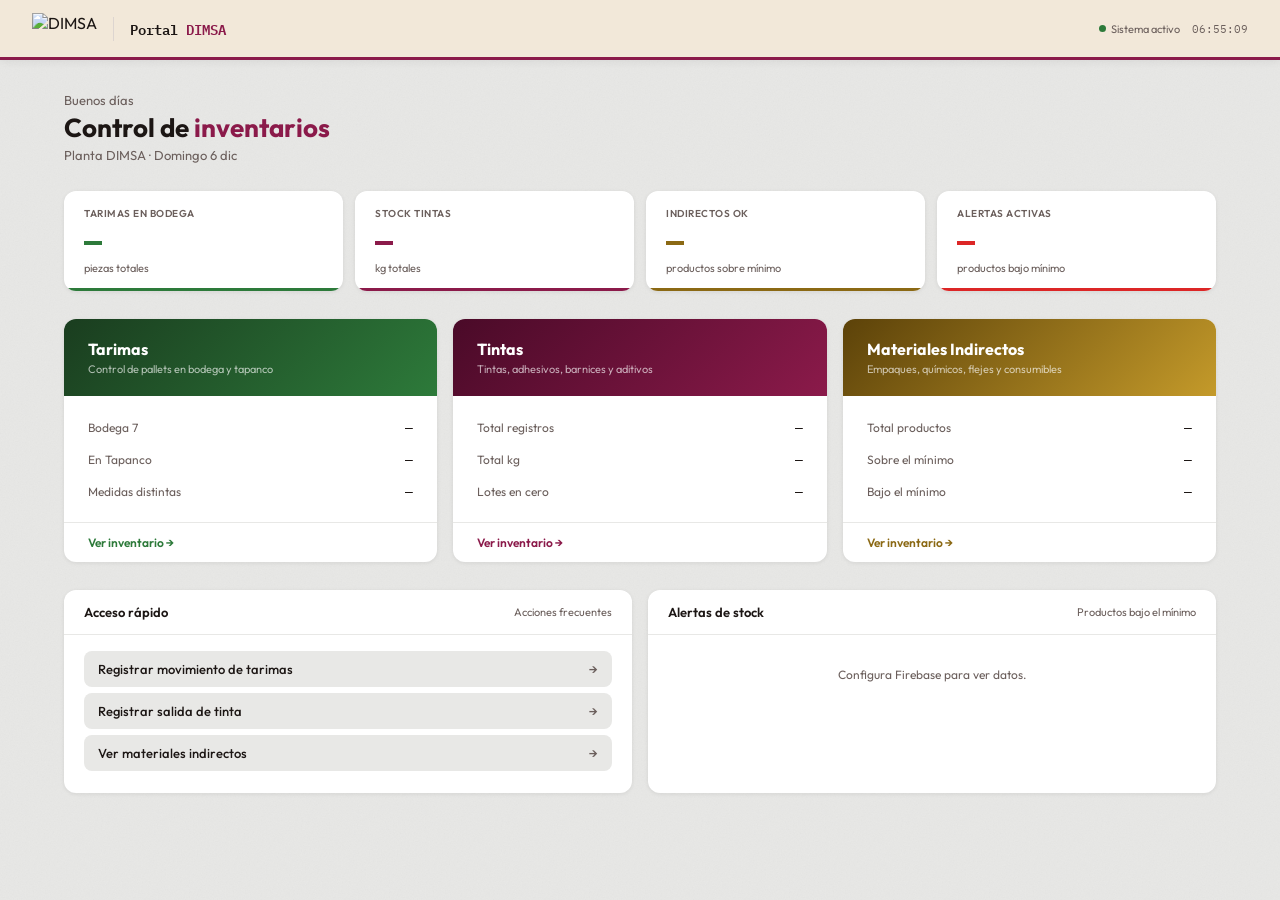
==== index.html @ 6f1719d7 "Add files via upload" ====
<!DOCTYPE html>
<html lang="es">
<head>
<meta charset="UTF-8">
<meta name="viewport" content="width=device-width, initial-scale=1.0, maximum-scale=1.0">
<meta name="theme-color" content="#F2E8D9">
<title>Portal de Inventarios — DIMSA</title>
<link href="https://fonts.googleapis.com/css2?family=Outfit:wght@300;400;500;600;700&family=IBM+Plex+Mono:wght@400;600&display=swap" rel="stylesheet">
<style>
  :root {
    --bg: #E8E8E6;
    --surface: #FFFFFF;
    --header-bg: #F2E8D9;
    --accent: #8B1A4A;
    --accent-hover: #6E1239;
    --accent-light: #FAE8F0;
    --green: #2D7A3A;
    --amber: #92400E;
    --text: #1C1614;
    --muted: #6B5F5C;
    --border: #DDD5D0;
    --radius: 12px;
    --shadow: 0 1px 4px rgba(0,0,0,.08);
    --shadow-md: 0 4px 20px rgba(0,0,0,.12);
  }
  *,*::before,*::after{box-sizing:border-box;margin:0;padding:0}
  body{font-family:'Outfit',sans-serif;background-color:var(--bg);color:var(--text);min-height:100vh}
  body::before{content:'';position:fixed;inset:0;z-index:0;pointer-events:none;
    background-image:url("data:image/svg+xml,%3Csvg xmlns='http://www.w3.org/2000/svg' width='200' height='200'%3E%3Cfilter id='n'%3E%3CfeTurbulence type='fractalNoise' baseFrequency='0.75' numOctaves='4' stitchTiles='stitch'/%3E%3CfeColorMatrix type='saturate' values='0'/%3E%3C/filter%3E%3Crect width='200' height='200' filter='url(%23n)' opacity='0.07'/%3E%3C/svg%3E");
    background-size:200px 200px}

  /* ── TOPBAR ── */
  .topbar{background:var(--header-bg);border-bottom:3px solid var(--accent);padding:0 2rem;height:60px;display:flex;align-items:center;justify-content:space-between;position:sticky;top:0;z-index:40;box-shadow:0 2px 8px rgba(0,0,0,.06)}
  .topbar-left{display:flex;align-items:center;gap:16px}
  .topbar-left img{height:32px;object-fit:contain}
  .topbar-divider{width:1px;height:24px;background:var(--border)}
  .topbar-title{font-size:14px;font-weight:600;color:var(--text);font-family:'IBM Plex Mono',monospace}
  .topbar-title span{color:var(--accent)}
  .topbar-nav{display:flex;align-items:center;gap:4px}
  .topbar-nav a{font-size:12px;font-weight:600;padding:5px 12px;border-radius:6px;text-decoration:none;color:var(--muted);transition:all .15s}
  .topbar-nav a:hover{background:var(--border);color:var(--text)}
  .topbar-nav a.active{background:var(--accent);color:#fff}
  .topbar-right{display:flex;align-items:center;gap:12px}
  .live-badge{display:flex;align-items:center;gap:5px;font-size:11px;color:var(--muted)}
  .live-dot{width:7px;height:7px;border-radius:50%;background:var(--green);animation:pulse 2s infinite}
  .clock-txt{font-family:'IBM Plex Mono',monospace;font-size:11px;color:var(--muted)}
  @keyframes pulse{0%,100%{opacity:1}50%{opacity:.4}}

  /* ── CONTENT ── */
  .content{max-width:1200px;margin:0 auto;padding:2rem 1.5rem;position:relative;z-index:1}

  /* ── HERO ── */
  .hero{margin-bottom:1.75rem}
  .hero-greeting{font-size:13px;color:var(--muted);margin-bottom:4px}
  .hero-title{font-size:26px;font-weight:700;color:var(--text);line-height:1.2;margin-bottom:.25rem}
  .hero-title span{color:var(--accent)}
  .hero-sub{font-size:13px;color:var(--muted)}

  /* ── STATS ROW ── */
  .stats-row{display:grid;grid-template-columns:repeat(4,1fr);gap:12px;margin-bottom:1.75rem}
  .stat-card{background:var(--surface);border-radius:var(--radius);padding:1rem 1.25rem;box-shadow:var(--shadow);position:relative;overflow:hidden}
  .stat-card::after{content:'';position:absolute;bottom:0;left:0;right:0;height:3px}
  .stat-card.tarimas::after{background:#2D7A3A}
  .stat-card.tintas::after{background:var(--accent)}
  .stat-card.indirectos::after{background:#8B6914}
  .stat-card.alerts::after{background:#DC2626}
  .stat-label{font-size:10px;font-weight:600;text-transform:uppercase;letter-spacing:.5px;color:var(--muted);margin-bottom:6px}
  .stat-val{font-size:30px;font-weight:700;font-family:'IBM Plex Mono',monospace;line-height:1}
  .stat-val.green{color:var(--green)}
  .stat-val.accent{color:var(--accent)}
  .stat-val.blue{color:#8B6914}
  .stat-val.red{color:#DC2626}
  .stat-sub{font-size:11px;color:var(--muted);margin-top:5px}

  /* ── INVENTORY CARDS ── */
  .inv-grid{display:grid;grid-template-columns:repeat(3,1fr);gap:16px;margin-bottom:1.75rem}
  .inv-card{background:var(--surface);border-radius:var(--radius);box-shadow:var(--shadow);overflow:hidden;text-decoration:none;color:var(--text);transition:all .2s;display:flex;flex-direction:column}
  .inv-card:hover{transform:translateY(-3px);box-shadow:var(--shadow-md)}
  .inv-card-header{padding:1.25rem 1.5rem;display:flex;align-items:flex-start;justify-content:space-between;gap:12px}
  .inv-card-header.tarimas{background:linear-gradient(135deg,#1A3D1F 0%,#2D7A3A 100%)}
  .inv-card-header.tintas{background:linear-gradient(135deg,#4A0A28 0%,#8B1A4A 100%)}
  .inv-card-header.indirectos{background:linear-gradient(135deg,#5C4209 0%,#C49A2A 100%)}
  .inv-card-icon{font-size:32px}
  .inv-card-title{font-size:16px;font-weight:700;color:#fff;margin-bottom:3px}
  .inv-card-desc{font-size:11px;color:rgba(255,255,255,.65)}
  .inv-card-body{padding:1.25rem 1.5rem;flex:1}
  .inv-stat-row{display:flex;justify-content:space-between;align-items:center;margin-bottom:10px}
  .inv-stat-row:last-child{margin-bottom:0}
  .inv-stat-label{font-size:12px;color:var(--muted)}
  .inv-stat-val{font-size:13px;font-weight:600;font-family:'IBM Plex Mono',monospace}
  .inv-card-footer{padding:.75rem 1.5rem;border-top:1px solid var(--bg);display:flex;align-items:center;justify-content:space-between}
  .inv-card-link{font-size:12px;font-weight:600;display:flex;align-items:center;gap:5px}
  .inv-card-link.tarimas{color:var(--green)}
  .inv-card-link.tintas{color:var(--accent)}
  .inv-card-link.indirectos{color:#8B6914}
  .alert-pill{font-size:10px;font-weight:700;padding:2px 8px;border-radius:10px}
  .alert-pill.red{background:#FEE2E2;color:#991B1B}
  .alert-pill.amber{background:#FEF3C7;color:#92400E}
  .alert-pill.green{background:#DCFCE7;color:#166534}

  /* ── BOTTOM PANELS ── */
  .bottom-grid{display:grid;grid-template-columns:1fr 1fr;gap:16px}
  .panel{background:var(--surface);border-radius:var(--radius);box-shadow:var(--shadow);overflow:hidden}
  .panel-header{padding:.875rem 1.25rem;border-bottom:1px solid var(--bg);display:flex;align-items:center;justify-content:space-between}
  .panel-title{font-size:13px;font-weight:600}
  .panel-sub{font-size:11px;color:var(--muted)}
  .panel-body{padding:1rem 1.25rem}
  .quick-btn{display:flex;align-items:center;gap:10px;padding:10px 14px;border-radius:8px;margin-bottom:6px;text-decoration:none;color:var(--text);font-size:13px;font-weight:500;background:var(--bg);transition:all .15s}
  .quick-btn:hover{background:var(--border)}
  .quick-btn .qb-icon{font-size:18px}
  .quick-btn .qb-arrow{margin-left:auto;color:var(--muted)}
  .alert-item{display:flex;align-items:center;gap:10px;padding:8px 0;border-bottom:1px solid var(--bg);font-size:12px}
  .alert-item:last-child{border-bottom:none}
  .alert-dot{width:8px;height:8px;border-radius:50%;flex-shrink:0}
  .alert-dot.red{background:#DC2626}
  .alert-dot.amber{background:#CA8A04}

  /* ── RESPONSIVE ── */
  @media(max-width:1024px){.stats-row{grid-template-columns:repeat(2,1fr)}.inv-grid{grid-template-columns:1fr 1fr}.bottom-grid{grid-template-columns:1fr}}
  @media(max-width:640px){
    .topbar{padding:0 1rem}
    .topbar-nav{display:none}
    .content{padding:1rem}
    .stats-row{grid-template-columns:1fr 1fr;gap:8px}
    .inv-grid{grid-template-columns:1fr}
    .clock-txt{display:none}
  }
</style>
</head>
<body>

<body>

<!-- TOPBAR -->
<header class="topbar">
  <div class="topbar-left">
    <img src="https://www.dim-sa.com.mx/assets/img/LOGODIMSA.png" alt="DIMSA">
    <div class="topbar-divider"></div>
    <div class="topbar-title">Portal <span>DIMSA</span></div>
  </div>

  <div class="topbar-right">
    <div class="live-badge"><div class="live-dot"></div><span>Sistema activo</span></div>
    <span class="clock-txt" id="sb-clock">--:--</span>
  </div>
</header>

<div class="content">

  <!-- HERO -->
  <div class="hero">
    <div class="hero-greeting" id="greeting">Buenos días</div>
    <div class="hero-title">Control de <span>inventarios</span></div>
    <div class="hero-sub" id="sb-date">Planta DIMSA — visión general del sistema</div>
  </div>

  <!-- STATS -->
  <div class="stats-row">
    <div class="stat-card tarimas">
      <div class="stat-label">Tarimas en bodega</div>
      <div class="stat-val green" id="st-tarimas">—</div>
      <div class="stat-sub">piezas totales</div>
    </div>
    <div class="stat-card tintas">
      <div class="stat-label">Stock tintas</div>
      <div class="stat-val accent" id="st-tintas">—</div>
      <div class="stat-sub">kg totales</div>
    </div>
    <div class="stat-card indirectos">
      <div class="stat-label">Indirectos OK</div>
      <div class="stat-val blue" id="st-indir">—</div>
      <div class="stat-sub">productos sobre mínimo</div>
    </div>
    <div class="stat-card alerts">
      <div class="stat-label">Alertas activas</div>
      <div class="stat-val red" id="st-alerts">—</div>
      <div class="stat-sub">productos bajo mínimo</div>
    </div>
  </div>

  <!-- INVENTORY CARDS -->
  <div class="inv-grid">
    <a class="inv-card" href="tarimas.html">
      <div class="inv-card-header tarimas">
        <div>
          <div class="inv-card-title">Tarimas</div>
          <div class="inv-card-desc">Control de pallets en bodega y tapanco</div>
        </div>
        
      </div>
      <div class="inv-card-body">
        <div class="inv-stat-row"><span class="inv-stat-label">Bodega 7</span><span class="inv-stat-val" id="ic-b7">—</span></div>
        <div class="inv-stat-row"><span class="inv-stat-label">En Tapanco</span><span class="inv-stat-val" id="ic-tp">—</span></div>
        <div class="inv-stat-row"><span class="inv-stat-label">Medidas distintas</span><span class="inv-stat-val" id="ic-tipos">—</span></div>
      </div>
      <div class="inv-card-footer">
        <span class="inv-card-link tarimas">Ver inventario →</span>
        <span class="alert-pill" id="ic-tar-alert"></span>
      </div>
    </a>

    <a class="inv-card" href="tintas.html">
      <div class="inv-card-header tintas">
        <div>
          <div class="inv-card-title">Tintas</div>
          <div class="inv-card-desc">Tintas, adhesivos, barnices y aditivos</div>
        </div>
        
      </div>
      <div class="inv-card-body">
        <div class="inv-stat-row"><span class="inv-stat-label">Total registros</span><span class="inv-stat-val" id="ic-tint-total">—</span></div>
        <div class="inv-stat-row"><span class="inv-stat-label">Total kg</span><span class="inv-stat-val" id="ic-tint-kg">—</span></div>
        <div class="inv-stat-row"><span class="inv-stat-label">Lotes en cero</span><span class="inv-stat-val" id="ic-tint-zero">—</span></div>
      </div>
      <div class="inv-card-footer">
        <span class="inv-card-link tintas">Ver inventario →</span>
        <span class="alert-pill" id="ic-tint-alert"></span>
      </div>
    </a>

    <a class="inv-card" href="indirectos.html">
      <div class="inv-card-header indirectos">
        <div>
          <div class="inv-card-title">Materiales Indirectos</div>
          <div class="inv-card-desc">Empaques, químicos, flejes y consumibles</div>
        </div>
        
      </div>
      <div class="inv-card-body">
        <div class="inv-stat-row"><span class="inv-stat-label">Total productos</span><span class="inv-stat-val" id="ic-ind-total">—</span></div>
        <div class="inv-stat-row"><span class="inv-stat-label">Sobre el mínimo</span><span class="inv-stat-val" id="ic-ind-ok">—</span></div>
        <div class="inv-stat-row"><span class="inv-stat-label">Bajo el mínimo</span><span class="inv-stat-val" id="ic-ind-low">—</span></div>
      </div>
      <div class="inv-card-footer">
        <span class="inv-card-link indirectos">Ver inventario →</span>
        <span class="alert-pill" id="ic-ind-alert"></span>
      </div>
    </a>
  </div>

  <!-- BOTTOM PANELS -->
  <div class="bottom-grid">
    <div class="panel">
      <div class="panel-header">
        <div class="panel-title">Acceso rápido</div>
        <div class="panel-sub">Acciones frecuentes</div>
      </div>
      <div class="panel-body">
        <a class="quick-btn" href="tarimas.html"><span>Registrar movimiento de tarimas</span><span class="qb-arrow">→</span></a>
        <a class="quick-btn" href="tintas.html"><span>Registrar salida de tinta</span><span class="qb-arrow">→</span></a>
        <a class="quick-btn" href="indirectos.html"><span>Ver materiales indirectos</span><span class="qb-arrow">→</span></a>
      </div>
    </div>

    <div class="panel">
      <div class="panel-header">
        <div class="panel-title">Alertas de stock</div>
        <div class="panel-sub">Productos bajo el mínimo</div>
      </div>
      <div class="panel-body" id="alerts-panel">
        <div style="text-align:center;padding:1.5rem;color:var(--muted);font-size:13px">Conectando...</div>
      </div>
    </div>
  </div>

</div>

<script>
const FIREBASE_CONFIG = {
  apiKey:            "AIzaSyDLMBZMpjY4vHIvPPm-sge_NRqAKk_rcTQ",
  authDomain:        "inventario-tarimas---dimsa.firebaseapp.com",
  projectId:         "inventario-tarimas---dimsa",
  storageBucket:     "inventario-tarimas---dimsa.firebasestorage.app",
  messagingSenderId: "585720335508",
  appId:             "1:585720335508:web:4a5818ce201ccf9e263881"
};

function loadScript(src){return new Promise((res,rej)=>{const s=document.createElement('script');s.src=src;s.onload=res;s.onerror=rej;document.head.appendChild(s);})}

function tick(){
  const n=new Date(),p=x=>String(x).padStart(2,'0');
  document.getElementById('sb-clock').textContent=`${p(n.getHours())}:${p(n.getMinutes())}:${p(n.getSeconds())}`;
  const days=['Domingo','Lunes','Martes','Miércoles','Jueves','Viernes','Sábado'];
  const months=['ene','feb','mar','abr','may','jun','jul','ago','sep','oct','nov','dic'];
  document.getElementById('sb-date').textContent=`Planta DIMSA · ${days[n.getDay()]} ${n.getDate()} ${months[n.getMonth()]}`;
  const h=n.getHours();
  document.getElementById('greeting').textContent=h<12?'Buenos días':h<19?'Buenas tardes':'Buenas noches';
}
setInterval(tick,1000);tick();

let allAlerts = [];
function renderAlerts(){
  const panel=document.getElementById('alerts-panel');
  document.getElementById('st-alerts').textContent=allAlerts.length;
  if(!allAlerts.length){panel.innerHTML='<div style="text-align:center;padding:1.5rem;color:var(--muted);font-size:13px">✓ Sin alertas activas</div>';return;}
  panel.innerHTML=allAlerts.slice(0,8).map(a=>`
    <div class="alert-item">
      <div class="alert-dot ${a.level}"></div>
      <div style="flex:1"><div style="font-weight:500">${a.nombre}</div><div style="font-size:10px;color:var(--muted)">${a.detalle}</div></div>
      <a href="${a.link}" style="font-size:11px;color:var(--accent);font-weight:600;text-decoration:none">Ver →</a>
    </div>`).join('');
}

async function loadData(){
  try{
    await loadScript('https://www.gstatic.com/firebasejs/9.23.0/firebase-app-compat.js');
    await loadScript('https://www.gstatic.com/firebasejs/9.23.0/firebase-firestore-compat.js');
    if(!firebase.apps.length)firebase.initializeApp(FIREBASE_CONFIG);
    const db=firebase.firestore();

    db.collection('inventario').onSnapshot(snap=>{
      const inv=snap.docs.map(d=>d.data());
      const total=inv.reduce((s,r)=>s+(r.qty||0),0);
      const b7=inv.filter(r=>r.loc==='BODEGA 7').reduce((s,r)=>s+(r.qty||0),0);
      const tp=inv.filter(r=>r.loc==='EN TAPANCO').reduce((s,r)=>s+(r.qty||0),0);
      const tipos=[...new Set(inv.map(r=>r.medida))].length;
      const zeros=inv.filter(r=>(r.qty||0)===0);
      document.getElementById('st-tarimas').textContent=total;
      document.getElementById('ic-b7').textContent=b7+' pz';
      document.getElementById('ic-tp').textContent=tp+' pz';
      document.getElementById('ic-tipos').textContent=tipos;
      const tarAlerts=zeros.map(r=>({nombre:r.medida,detalle:'Tarima sin stock',level:'red',link:'tarimas.html'}));
      allAlerts=allAlerts.filter(a=>a.link!=='tarimas.html').concat(tarAlerts);
      document.getElementById('ic-tar-alert').textContent=zeros.length?zeros.length+' sin stock':'✓ OK';
      document.getElementById('ic-tar-alert').className='alert-pill '+(zeros.length?'red':'green');
      renderAlerts();
    });

    db.collection('tintas').onSnapshot(snap=>{
      const inv=snap.docs.map(d=>d.data());
      const kg=inv.filter(r=>r.unidad!=='ml').reduce((s,r)=>s+(r.qty||0),0);
      const zeros=inv.filter(r=>(r.qty||0)===0);
      document.getElementById('st-tintas').textContent=kg.toFixed(0);
      document.getElementById('ic-tint-total').textContent=inv.length+' lotes';
      document.getElementById('ic-tint-kg').textContent=kg.toFixed(1)+' kg';
      document.getElementById('ic-tint-zero').textContent=zeros.length;
      document.getElementById('ic-tint-alert').textContent=zeros.length>0?zeros.length+' en cero':'✓ OK';
      document.getElementById('ic-tint-alert').className='alert-pill '+(zeros.length>10?'red':zeros.length>0?'amber':'green');
      renderAlerts();
    });

    db.collection('indirectos').onSnapshot(snap=>{
      const inv=snap.docs.map(d=>d.data());
      const ok=inv.filter(r=>(r.qty||0)>=(r.min||0)).length;
      const low=inv.filter(r=>(r.min||0)>0&&(r.qty||0)<(r.min||0));
      document.getElementById('st-indir').textContent=ok;
      document.getElementById('ic-ind-total').textContent=inv.length+' productos';
      document.getElementById('ic-ind-ok').textContent=ok;
      document.getElementById('ic-ind-low').textContent=low.length;
      const indAlerts=low.map(r=>({nombre:r.nombre,detalle:`${r.qty} ${r.unidad} (mín. ${r.min})`,level:(r.qty||0)===0?'red':'amber',link:'indirectos.html'}));
      allAlerts=allAlerts.filter(a=>a.link!=='indirectos.html').concat(indAlerts);
      document.getElementById('ic-ind-alert').textContent=low.length?low.length+' bajo mínimo':'✓ OK';
      document.getElementById('ic-ind-alert').className='alert-pill '+(low.length?'amber':'green');
      renderAlerts();
    });

  }catch(e){
    console.warn('Firebase no disponible:',e);
    document.getElementById('alerts-panel').innerHTML='<div style="text-align:center;padding:1rem;color:var(--muted);font-size:12px">Configura Firebase para ver datos.</div>';
  }
}
loadData();
</script>
</body>
</html>
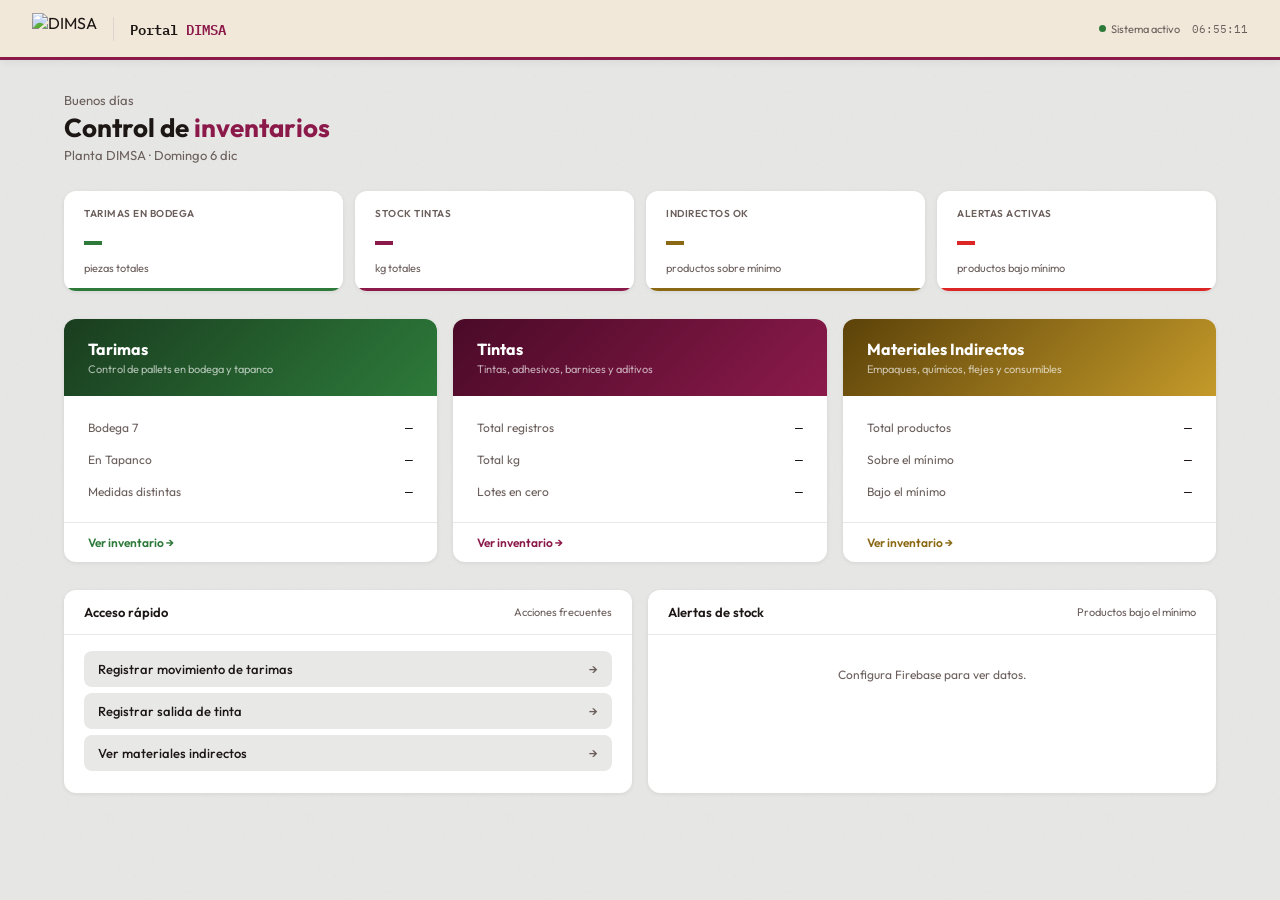
==== commit 683a3dd9: "Add files via upload" ====
--- a/index.html
+++ b/index.html
@@ -292,13 +292,22 @@
 function renderAlerts(){
   const panel=document.getElementById('alerts-panel');
   document.getElementById('st-alerts').textContent=allAlerts.length;
-  if(!allAlerts.length){panel.innerHTML='<div style="text-align:center;padding:1.5rem;color:var(--muted);font-size:13px">✓ Sin alertas activas</div>';return;}
-  panel.innerHTML=allAlerts.slice(0,8).map(a=>`
-    <div class="alert-item">
-      <div class="alert-dot ${a.level}"></div>
-      <div style="flex:1"><div style="font-weight:500">${a.nombre}</div><div style="font-size:10px;color:var(--muted)">${a.detalle}</div></div>
-      <a href="${a.link}" style="font-size:11px;color:var(--accent);font-weight:600;text-decoration:none">Ver →</a>
-    </div>`).join('');
+  if(!allAlerts.length){
+    panel.innerHTML='<div style="text-align:center;padding:1.5rem;color:var(--muted);font-size:13px">✓ Sin alertas activas</div>';
+    return;
+  }
+  panel.innerHTML=`
+    <div style="display:flex;flex-direction:column;gap:6px;max-height:320px;overflow-y:auto">
+      ${allAlerts.map(a=>`
+        <div style="display:flex;align-items:center;gap:10px;padding:8px 10px;border-radius:6px;background:${a.level==='red'?'#FFF5F5':'#FFFBEB'};border-left:3px solid ${a.level==='red'?'#DC2626':'#CA8A04'}">
+          <div style="flex:1;min-width:0">
+            <div style="font-size:12px;font-weight:600;color:var(--text);white-space:nowrap;overflow:hidden;text-overflow:ellipsis">${a.nombre}</div>
+            <div style="font-size:10px;color:var(--muted);margin-top:2px">${a.detalle}</div>
+          </div>
+          <span style="font-size:10px;font-weight:700;padding:2px 7px;border-radius:10px;white-space:nowrap;background:${a.level==='red'?'#FEE2E2':'#FEF3C7'};color:${a.level==='red'?'#991B1B':'#92400E'};flex-shrink:0">${a.inventario}</span>
+          <a href="${a.link}" style="font-size:11px;color:var(--accent);font-weight:600;text-decoration:none;flex-shrink:0">Ver →</a>
+        </div>`).join('')}
+    </div>`;
 }
 
 async function loadData(){
@@ -319,7 +328,7 @@
       document.getElementById('ic-b7').textContent=b7+' pz';
       document.getElementById('ic-tp').textContent=tp+' pz';
       document.getElementById('ic-tipos').textContent=tipos;
-      const tarAlerts=zeros.map(r=>({nombre:r.medida,detalle:'Tarima sin stock',level:'red',link:'tarimas.html'}));
+      const tarAlerts=zeros.map(r=>({nombre:r.medida,detalle:'Sin stock',level:'red',link:'tarimas.html',inventario:'Tarimas'}));
       allAlerts=allAlerts.filter(a=>a.link!=='tarimas.html').concat(tarAlerts);
       document.getElementById('ic-tar-alert').textContent=zeros.length?zeros.length+' sin stock':'✓ OK';
       document.getElementById('ic-tar-alert').className='alert-pill '+(zeros.length?'red':'green');
@@ -347,7 +356,7 @@
       document.getElementById('ic-ind-total').textContent=inv.length+' productos';
       document.getElementById('ic-ind-ok').textContent=ok;
       document.getElementById('ic-ind-low').textContent=low.length;
-      const indAlerts=low.map(r=>({nombre:r.nombre,detalle:`${r.qty} ${r.unidad} (mín. ${r.min})`,level:(r.qty||0)===0?'red':'amber',link:'indirectos.html'}));
+      const indAlerts=low.map(r=>({nombre:r.nombre,detalle:`${r.qty} ${r.unidad} · mín. ${r.min}`,level:(r.qty||0)===0?'red':'amber',link:'indirectos.html',inventario:'Indirectos'}));
       allAlerts=allAlerts.filter(a=>a.link!=='indirectos.html').concat(indAlerts);
       document.getElementById('ic-ind-alert').textContent=low.length?low.length+' bajo mínimo':'✓ OK';
       document.getElementById('ic-ind-alert').className='alert-pill '+(low.length?'amber':'green');
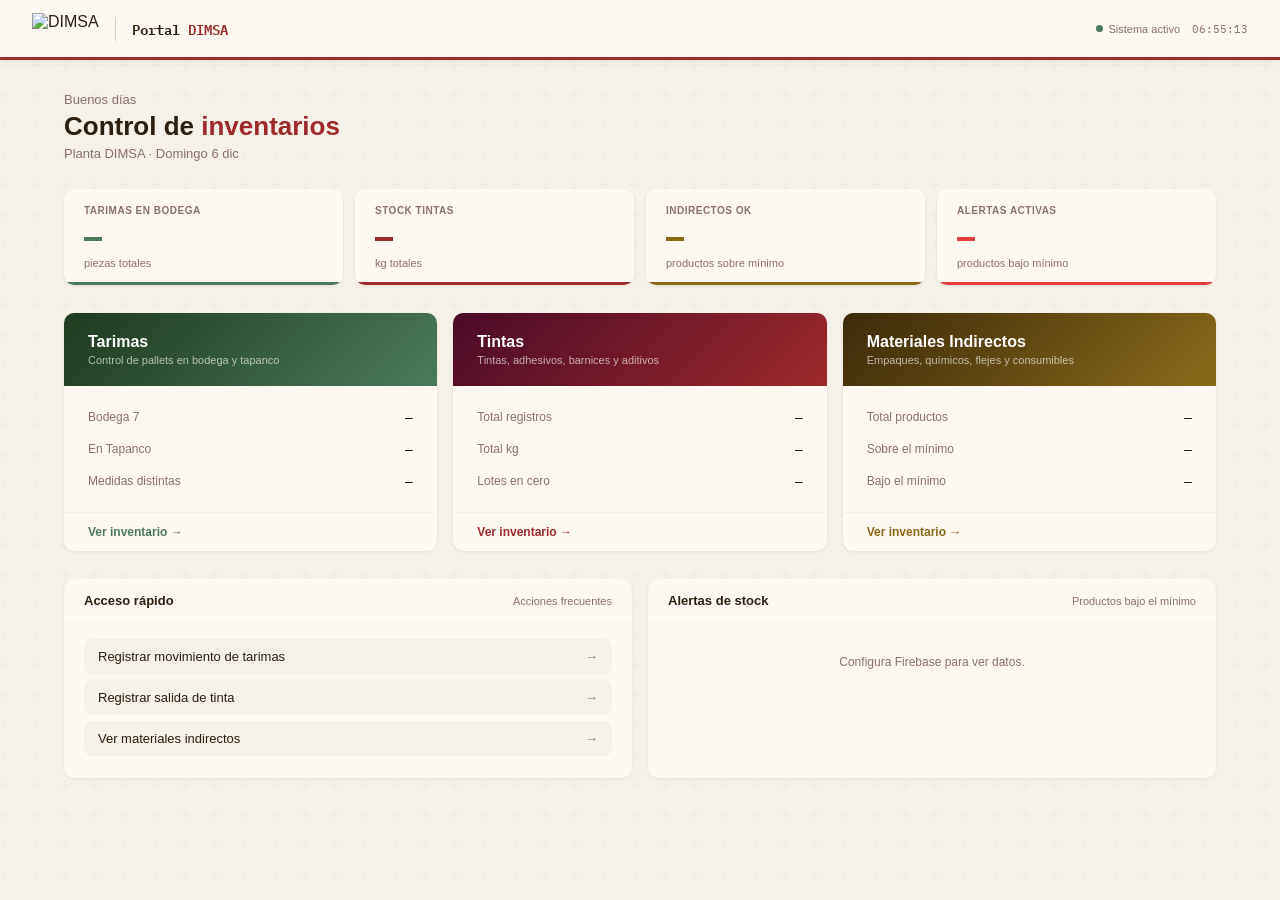
==== commit 91eafaf2: "Add files via upload" ====
--- a/index.html
+++ b/index.html
@@ -7,27 +7,30 @@
 <title>Portal de Inventarios — DIMSA</title>
 <link href="https://fonts.googleapis.com/css2?family=Outfit:wght@300;400;500;600;700&family=IBM+Plex+Mono:wght@400;600&display=swap" rel="stylesheet">
 <style>
-  :root {
-    --bg: #E8E8E6;
-    --surface: #FFFFFF;
-    --header-bg: #F2E8D9;
-    --accent: #8B1A4A;
-    --accent-hover: #6E1239;
-    --accent-light: #FAE8F0;
-    --green: #2D7A3A;
+    :root {
+    --bg: #f5f0e8;
+    --surface: #fdf8f2;
+    --surface2: #ede8de;
+    --header-bg: #fdf8f2;
+    --accent: #9e2a2b;
+    --accent-hover: #7b1d1e;
+    --accent-light: #f9eded;
+    --green: #4a7a5a;
+    --danger: #e53e3e;
     --amber: #92400E;
-    --text: #1C1614;
-    --muted: #6B5F5C;
-    --border: #DDD5D0;
-    --radius: 12px;
-    --shadow: 0 1px 4px rgba(0,0,0,.08);
-    --shadow-md: 0 4px 20px rgba(0,0,0,.12);
+    --text: #2c1f0f;
+    --muted: #8a7070;
+    --border: #d9cfc0;
+    --border-strong: #c4b090;
+    --radius: 10px;
+    --radius-sm: 6px;
+    --shadow: 0 1px 3px rgba(44,31,15,.08);
+    --shadow-md: 0 4px 16px rgba(44,31,15,.14);
   }
   *,*::before,*::after{box-sizing:border-box;margin:0;padding:0}
-  body{font-family:'Outfit',sans-serif;background-color:var(--bg);color:var(--text);min-height:100vh}
-  body::before{content:'';position:fixed;inset:0;z-index:0;pointer-events:none;
-    background-image:url("data:image/svg+xml,%3Csvg xmlns='http://www.w3.org/2000/svg' width='200' height='200'%3E%3Cfilter id='n'%3E%3CfeTurbulence type='fractalNoise' baseFrequency='0.75' numOctaves='4' stitchTiles='stitch'/%3E%3CfeColorMatrix type='saturate' values='0'/%3E%3C/filter%3E%3Crect width='200' height='200' filter='url(%23n)' opacity='0.07'/%3E%3C/svg%3E");
-    background-size:200px 200px}
+    body { font-family: 'IBM Plex Sans', sans-serif; background-color: var(--bg); color: var(--text); min-height: 100vh;
+    background-image: url("data:image/svg+xml,%3Csvg width='60' height='60' viewBox='0 0 60 60' xmlns='http://www.w3.org/2000/svg'%3E%3Cg fill='none' fill-rule='evenodd'%3E%3Cg fill='%23c4a882' fill-opacity='0.07'%3E%3Cpath d='M36 34v-4h-2v4h-4v2h4v4h2v-4h4v-2h-4zm0-30V0h-2v4h-4v2h4v4h2V6h4V4h-4zM6 34v-4H4v4H0v2h4v4h2v-4h4v-2H6zM6 4V0H4v4H0v2h4v4h2V6h4V4H6z'/%3E%3C/g%3E%3C/g%3E%3C/svg%3E"); }
+  
 
   /* ── TOPBAR ── */
   .topbar{background:var(--header-bg);border-bottom:3px solid var(--accent);padding:0 2rem;height:60px;display:flex;align-items:center;justify-content:space-between;position:sticky;top:0;z-index:40;box-shadow:0 2px 8px rgba(0,0,0,.06)}
@@ -60,16 +63,16 @@
   .stats-row{display:grid;grid-template-columns:repeat(4,1fr);gap:12px;margin-bottom:1.75rem}
   .stat-card{background:var(--surface);border-radius:var(--radius);padding:1rem 1.25rem;box-shadow:var(--shadow);position:relative;overflow:hidden}
   .stat-card::after{content:'';position:absolute;bottom:0;left:0;right:0;height:3px}
-  .stat-card.tarimas::after{background:#2D7A3A}
+  .stat-card.tarimas::after{background:var(--green)}
   .stat-card.tintas::after{background:var(--accent)}
   .stat-card.indirectos::after{background:#8B6914}
-  .stat-card.alerts::after{background:#DC2626}
+  .stat-card.alerts::after{background:var(--danger)}
   .stat-label{font-size:10px;font-weight:600;text-transform:uppercase;letter-spacing:.5px;color:var(--muted);margin-bottom:6px}
   .stat-val{font-size:30px;font-weight:700;font-family:'IBM Plex Mono',monospace;line-height:1}
   .stat-val.green{color:var(--green)}
   .stat-val.accent{color:var(--accent)}
   .stat-val.blue{color:#8B6914}
-  .stat-val.red{color:#DC2626}
+  .stat-val.red{color:var(--danger)}
   .stat-sub{font-size:11px;color:var(--muted);margin-top:5px}
 
   /* ── INVENTORY CARDS ── */
@@ -77,9 +80,9 @@
   .inv-card{background:var(--surface);border-radius:var(--radius);box-shadow:var(--shadow);overflow:hidden;text-decoration:none;color:var(--text);transition:all .2s;display:flex;flex-direction:column}
   .inv-card:hover{transform:translateY(-3px);box-shadow:var(--shadow-md)}
   .inv-card-header{padding:1.25rem 1.5rem;display:flex;align-items:flex-start;justify-content:space-between;gap:12px}
-  .inv-card-header.tarimas{background:linear-gradient(135deg,#1A3D1F 0%,#2D7A3A 100%)}
-  .inv-card-header.tintas{background:linear-gradient(135deg,#4A0A28 0%,#8B1A4A 100%)}
-  .inv-card-header.indirectos{background:linear-gradient(135deg,#5C4209 0%,#C49A2A 100%)}
+  .inv-card-header.tarimas{background:linear-gradient(135deg,#1e3a1e 0%,#4a7a5a 100%)}
+  .inv-card-header.tintas{background:linear-gradient(135deg,#4A0A28 0%,var(--accent) 100%)}
+  .inv-card-header.indirectos{background:linear-gradient(135deg,#3d2a0a 0%,#8a6a1a 100%)}
   .inv-card-icon{font-size:32px}
   .inv-card-title{font-size:16px;font-weight:700;color:#fff;margin-bottom:3px}
   .inv-card-desc{font-size:11px;color:rgba(255,255,255,.65)}
@@ -96,7 +99,7 @@
   .alert-pill{font-size:10px;font-weight:700;padding:2px 8px;border-radius:10px}
   .alert-pill.red{background:#FEE2E2;color:#991B1B}
   .alert-pill.amber{background:#FEF3C7;color:#92400E}
-  .alert-pill.green{background:#DCFCE7;color:#166534}
+  .alert-pill.green{background:#e8f5ec;color:var(--green)}
 
   /* ── BOTTOM PANELS ── */
   .bottom-grid{display:grid;grid-template-columns:1fr 1fr;gap:16px}
@@ -112,7 +115,7 @@
   .alert-item{display:flex;align-items:center;gap:10px;padding:8px 0;border-bottom:1px solid var(--bg);font-size:12px}
   .alert-item:last-child{border-bottom:none}
   .alert-dot{width:8px;height:8px;border-radius:50%;flex-shrink:0}
-  .alert-dot.red{background:#DC2626}
+  .alert-dot.red{background:var(--danger)}
   .alert-dot.amber{background:#CA8A04}
 
   /* ── RESPONSIVE ── */
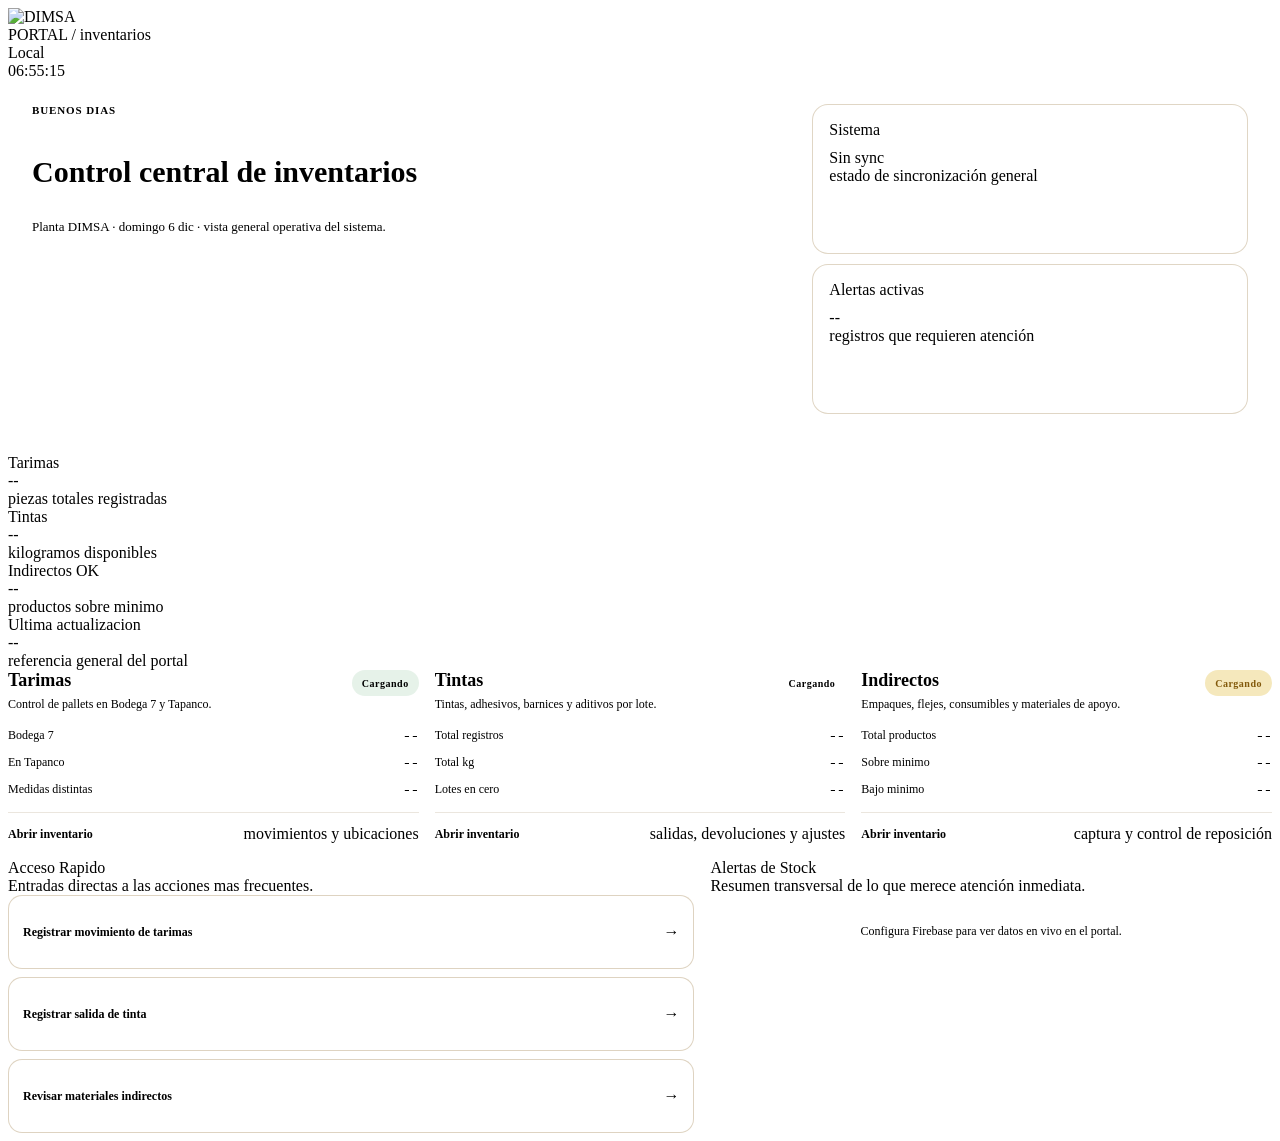
==== commit 1495ff05: "Add files via upload" ====
--- a/index.html
+++ b/index.html
@@ -4,269 +4,385 @@
 <meta charset="UTF-8">
 <meta name="viewport" content="width=device-width, initial-scale=1.0, maximum-scale=1.0">
 <meta name="theme-color" content="#F2E8D9">
-<title>Portal de Inventarios — DIMSA</title>
-<link href="https://fonts.googleapis.com/css2?family=Outfit:wght@300;400;500;600;700&family=IBM+Plex+Mono:wght@400;600&display=swap" rel="stylesheet">
+<title>Portal de Inventarios - DIMSA</title>
+<link href="https://fonts.googleapis.com/css2?family=IBM+Plex+Sans:wght@400;500;600;700&family=IBM+Plex+Mono:wght@400;600&display=swap" rel="stylesheet">
+<link rel="stylesheet" href="enterprise-2026.css">
 <style>
-    :root {
-    --bg: #f5f0e8;
-    --surface: #fdf8f2;
-    --surface2: #ede8de;
-    --header-bg: #fdf8f2;
-    --accent: #9e2a2b;
-    --accent-hover: #7b1d1e;
-    --accent-light: #f9eded;
-    --green: #4a7a5a;
-    --danger: #e53e3e;
-    --amber: #92400E;
-    --text: #2c1f0f;
-    --muted: #8a7070;
-    --border: #d9cfc0;
-    --border-strong: #c4b090;
-    --radius: 10px;
-    --radius-sm: 6px;
-    --shadow: 0 1px 3px rgba(44,31,15,.08);
-    --shadow-md: 0 4px 16px rgba(44,31,15,.14);
-  }
-  *,*::before,*::after{box-sizing:border-box;margin:0;padding:0}
-    body { font-family: 'IBM Plex Sans', sans-serif; background-color: var(--bg); color: var(--text); min-height: 100vh;
-    background-image: url("data:image/svg+xml,%3Csvg width='60' height='60' viewBox='0 0 60 60' xmlns='http://www.w3.org/2000/svg'%3E%3Cg fill='none' fill-rule='evenodd'%3E%3Cg fill='%23c4a882' fill-opacity='0.07'%3E%3Cpath d='M36 34v-4h-2v4h-4v2h4v4h2v-4h4v-2h-4zm0-30V0h-2v4h-4v2h4v4h2V6h4V4h-4zM6 34v-4H4v4H0v2h4v4h2v-4h4v-2H6zM6 4V0H4v4H0v2h4v4h2V6h4V4H6z'/%3E%3C/g%3E%3C/g%3E%3C/svg%3E"); }
-  
-
-  /* ── TOPBAR ── */
-  .topbar{background:var(--header-bg);border-bottom:3px solid var(--accent);padding:0 2rem;height:60px;display:flex;align-items:center;justify-content:space-between;position:sticky;top:0;z-index:40;box-shadow:0 2px 8px rgba(0,0,0,.06)}
-  .topbar-left{display:flex;align-items:center;gap:16px}
-  .topbar-left img{height:32px;object-fit:contain}
-  .topbar-divider{width:1px;height:24px;background:var(--border)}
-  .topbar-title{font-size:14px;font-weight:600;color:var(--text);font-family:'IBM Plex Mono',monospace}
-  .topbar-title span{color:var(--accent)}
-  .topbar-nav{display:flex;align-items:center;gap:4px}
-  .topbar-nav a{font-size:12px;font-weight:600;padding:5px 12px;border-radius:6px;text-decoration:none;color:var(--muted);transition:all .15s}
-  .topbar-nav a:hover{background:var(--border);color:var(--text)}
-  .topbar-nav a.active{background:var(--accent);color:#fff}
-  .topbar-right{display:flex;align-items:center;gap:12px}
-  .live-badge{display:flex;align-items:center;gap:5px;font-size:11px;color:var(--muted)}
-  .live-dot{width:7px;height:7px;border-radius:50%;background:var(--green);animation:pulse 2s infinite}
-  .clock-txt{font-family:'IBM Plex Mono',monospace;font-size:11px;color:var(--muted)}
-  @keyframes pulse{0%,100%{opacity:1}50%{opacity:.4}}
-
-  /* ── CONTENT ── */
-  .content{max-width:1200px;margin:0 auto;padding:2rem 1.5rem;position:relative;z-index:1}
-
-  /* ── HERO ── */
-  .hero{margin-bottom:1.75rem}
-  .hero-greeting{font-size:13px;color:var(--muted);margin-bottom:4px}
-  .hero-title{font-size:26px;font-weight:700;color:var(--text);line-height:1.2;margin-bottom:.25rem}
-  .hero-title span{color:var(--accent)}
-  .hero-sub{font-size:13px;color:var(--muted)}
-
-  /* ── STATS ROW ── */
-  .stats-row{display:grid;grid-template-columns:repeat(4,1fr);gap:12px;margin-bottom:1.75rem}
-  .stat-card{background:var(--surface);border-radius:var(--radius);padding:1rem 1.25rem;box-shadow:var(--shadow);position:relative;overflow:hidden}
-  .stat-card::after{content:'';position:absolute;bottom:0;left:0;right:0;height:3px}
-  .stat-card.tarimas::after{background:var(--green)}
-  .stat-card.tintas::after{background:var(--accent)}
-  .stat-card.indirectos::after{background:#8B6914}
-  .stat-card.alerts::after{background:var(--danger)}
-  .stat-label{font-size:10px;font-weight:600;text-transform:uppercase;letter-spacing:.5px;color:var(--muted);margin-bottom:6px}
-  .stat-val{font-size:30px;font-weight:700;font-family:'IBM Plex Mono',monospace;line-height:1}
-  .stat-val.green{color:var(--green)}
-  .stat-val.accent{color:var(--accent)}
-  .stat-val.blue{color:#8B6914}
-  .stat-val.red{color:var(--danger)}
-  .stat-sub{font-size:11px;color:var(--muted);margin-top:5px}
-
-  /* ── INVENTORY CARDS ── */
-  .inv-grid{display:grid;grid-template-columns:repeat(3,1fr);gap:16px;margin-bottom:1.75rem}
-  .inv-card{background:var(--surface);border-radius:var(--radius);box-shadow:var(--shadow);overflow:hidden;text-decoration:none;color:var(--text);transition:all .2s;display:flex;flex-direction:column}
-  .inv-card:hover{transform:translateY(-3px);box-shadow:var(--shadow-md)}
-  .inv-card-header{padding:1.25rem 1.5rem;display:flex;align-items:flex-start;justify-content:space-between;gap:12px}
-  .inv-card-header.tarimas{background:linear-gradient(135deg,#1e3a1e 0%,#4a7a5a 100%)}
-  .inv-card-header.tintas{background:linear-gradient(135deg,#4A0A28 0%,var(--accent) 100%)}
-  .inv-card-header.indirectos{background:linear-gradient(135deg,#3d2a0a 0%,#8a6a1a 100%)}
-  .inv-card-icon{font-size:32px}
-  .inv-card-title{font-size:16px;font-weight:700;color:#fff;margin-bottom:3px}
-  .inv-card-desc{font-size:11px;color:rgba(255,255,255,.65)}
-  .inv-card-body{padding:1.25rem 1.5rem;flex:1}
-  .inv-stat-row{display:flex;justify-content:space-between;align-items:center;margin-bottom:10px}
-  .inv-stat-row:last-child{margin-bottom:0}
-  .inv-stat-label{font-size:12px;color:var(--muted)}
-  .inv-stat-val{font-size:13px;font-weight:600;font-family:'IBM Plex Mono',monospace}
-  .inv-card-footer{padding:.75rem 1.5rem;border-top:1px solid var(--bg);display:flex;align-items:center;justify-content:space-between}
-  .inv-card-link{font-size:12px;font-weight:600;display:flex;align-items:center;gap:5px}
-  .inv-card-link.tarimas{color:var(--green)}
-  .inv-card-link.tintas{color:var(--accent)}
-  .inv-card-link.indirectos{color:#8B6914}
-  .alert-pill{font-size:10px;font-weight:700;padding:2px 8px;border-radius:10px}
-  .alert-pill.red{background:#FEE2E2;color:#991B1B}
-  .alert-pill.amber{background:#FEF3C7;color:#92400E}
-  .alert-pill.green{background:#e8f5ec;color:var(--green)}
-
-  /* ── BOTTOM PANELS ── */
-  .bottom-grid{display:grid;grid-template-columns:1fr 1fr;gap:16px}
-  .panel{background:var(--surface);border-radius:var(--radius);box-shadow:var(--shadow);overflow:hidden}
-  .panel-header{padding:.875rem 1.25rem;border-bottom:1px solid var(--bg);display:flex;align-items:center;justify-content:space-between}
-  .panel-title{font-size:13px;font-weight:600}
-  .panel-sub{font-size:11px;color:var(--muted)}
-  .panel-body{padding:1rem 1.25rem}
-  .quick-btn{display:flex;align-items:center;gap:10px;padding:10px 14px;border-radius:8px;margin-bottom:6px;text-decoration:none;color:var(--text);font-size:13px;font-weight:500;background:var(--bg);transition:all .15s}
-  .quick-btn:hover{background:var(--border)}
-  .quick-btn .qb-icon{font-size:18px}
-  .quick-btn .qb-arrow{margin-left:auto;color:var(--muted)}
-  .alert-item{display:flex;align-items:center;gap:10px;padding:8px 0;border-bottom:1px solid var(--bg);font-size:12px}
-  .alert-item:last-child{border-bottom:none}
-  .alert-dot{width:8px;height:8px;border-radius:50%;flex-shrink:0}
-  .alert-dot.red{background:var(--danger)}
-  .alert-dot.amber{background:#CA8A04}
-
-  /* ── RESPONSIVE ── */
-  @media(max-width:1024px){.stats-row{grid-template-columns:repeat(2,1fr)}.inv-grid{grid-template-columns:1fr 1fr}.bottom-grid{grid-template-columns:1fr}}
-  @media(max-width:640px){
-    .topbar{padding:0 1rem}
-    .topbar-nav{display:none}
-    .content{padding:1rem}
-    .stats-row{grid-template-columns:1fr 1fr;gap:8px}
-    .inv-grid{grid-template-columns:1fr}
-    .clock-txt{display:none}
-  }
+body.page-home .main{max-width:1280px}
+.hero-card{
+  margin-bottom:1rem;
+}
+.hero-panel{
+  padding:1.5rem;
+  display:grid;
+  grid-template-columns:minmax(0,1.4fr) minmax(280px,.8fr);
+  gap:18px;
+  align-items:start;
+}
+.hero-kicker{
+  font-size:11px;
+  font-weight:800;
+  text-transform:uppercase;
+  letter-spacing:.08em;
+  color:var(--muted);
+  margin-bottom:6px;
+}
+.hero-title{
+  font-size:30px;
+  line-height:1.12;
+  margin-bottom:8px;
+  color:var(--text);
+}
+.hero-title span{color:var(--accent)}
+.hero-copy{
+  max-width:62ch;
+  font-size:13px;
+  line-height:1.6;
+  color:var(--muted);
+}
+.hero-summary{
+  display:grid;
+  gap:10px;
+}
+.hero-mini{
+  min-height:116px;
+  border-radius:16px;
+  padding:16px;
+  background:rgba(255,255,255,.55);
+  border:1px solid rgba(196,176,144,.52);
+}
+.hero-mini .stat-label{
+  margin-bottom:10px;
+}
+.hero-copy-wrap{
+  display:flex;
+  flex-direction:column;
+  gap:8px;
+}
+.module-grid{
+  display:grid;
+  grid-template-columns:repeat(3, minmax(0,1fr));
+  gap:16px;
+  margin-bottom:1rem;
+}
+.module-card{
+  text-decoration:none;
+  color:inherit;
+  transition:transform .18s ease, box-shadow .18s ease;
+}
+.module-card:hover{
+  transform:translateY(-2px);
+  box-shadow:0 10px 20px rgba(44,31,15,.08);
+}
+.module-head{
+  display:flex;
+  justify-content:space-between;
+  align-items:flex-start;
+  gap:12px;
+  margin-bottom:14px;
+}
+.module-title{
+  font-size:18px;
+  font-weight:700;
+}
+.module-sub{
+  margin-top:4px;
+  font-size:12px;
+  color:var(--muted);
+  line-height:1.5;
+}
+.module-badge{
+  min-height:26px;
+  padding:0 10px;
+  border-radius:999px;
+  display:inline-flex;
+  align-items:center;
+  justify-content:center;
+  font-size:10px;
+  font-weight:800;
+  letter-spacing:.05em;
+  white-space:nowrap;
+}
+.module-badge.tarimas{background:#e6f2e9;color:var(--green)}
+.module-badge.tintas{background:var(--accent-light);color:var(--accent-hover)}
+.module-badge.indirectos{background:#f5e8bc;color:#82590b}
+.module-stats{
+  display:grid;
+  gap:10px;
+}
+.module-row{
+  display:flex;
+  align-items:center;
+  justify-content:space-between;
+  gap:10px;
+  font-size:12px;
+}
+.module-row strong{
+  font-family:'IBM Plex Mono',monospace;
+  font-size:13px;
+}
+.module-footer{
+  margin-top:14px;
+  padding-top:12px;
+  border-top:1px solid rgba(217,207,192,.52);
+  display:flex;
+  align-items:center;
+  justify-content:space-between;
+  gap:10px;
+}
+.module-link{
+  font-size:12px;
+  font-weight:700;
+}
+.home-grid{
+  display:grid;
+  grid-template-columns:1.1fr .9fr;
+  gap:16px;
+}
+.quick-list,
+.alerts-list{
+  display:flex;
+  flex-direction:column;
+  gap:8px;
+}
+.quick-link{
+  display:flex;
+  align-items:center;
+  gap:12px;
+  min-height:48px;
+  padding:12px 14px;
+  border-radius:14px;
+  text-decoration:none;
+  color:var(--text);
+  background:rgba(255,255,255,.64);
+  border:1px solid rgba(196,176,144,.56);
+}
+.quick-link:hover{
+  border-color:rgba(158,42,43,.28);
+  color:var(--accent-hover);
+}
+.quick-link strong{
+  font-size:12px;
+}
+.quick-link span:last-child{
+  margin-left:auto;
+  color:var(--muted);
+  font-weight:700;
+}
+.alert-item-home{
+  display:grid;
+  grid-template-columns:auto 1fr auto;
+  gap:10px;
+  align-items:start;
+  padding:12px 14px;
+  border-radius:14px;
+  border:1px solid rgba(217,207,192,.56);
+  background:rgba(255,255,255,.58);
+}
+.alert-item-home.red{border-left:4px solid #d86d6d}
+.alert-item-home.amber{border-left:4px solid #d2a458}
+.alert-dot{
+  width:10px;
+  height:10px;
+  border-radius:50%;
+  margin-top:4px;
+}
+.alert-dot.red{background:#d86d6d}
+.alert-dot.amber{background:#d2a458}
+.alert-title{
+  font-size:12px;
+  font-weight:700;
+  color:var(--text);
+}
+.alert-meta{
+  margin-top:3px;
+  font-size:10px;
+  color:var(--muted);
+  line-height:1.45;
+}
+.alert-link{
+  font-size:11px;
+  font-weight:700;
+  color:var(--accent-hover);
+  text-decoration:none;
+}
+.loading-empty{
+  text-align:center;
+  padding:1.8rem 1rem;
+  color:var(--muted);
+  font-size:12px;
+}
+@media (max-width:960px){
+  .hero-card,
+  .home-grid,
+  .module-grid{
+    grid-template-columns:1fr;
+  }
+  .hero-panel{
+    grid-template-columns:1fr;
+  }
+}
+@media (max-width:640px){
+  .hero-panel{padding:1.1rem}
+  .hero-title{font-size:24px}
+  .module-card{padding:1rem}
+  .module-footer{
+    flex-direction:column;
+    align-items:flex-start;
+  }
+  .quick-link{
+    width:100%;
+  }
+  .alert-item-home{
+    grid-template-columns:auto 1fr;
+  }
+  .alert-link{
+    grid-column:2;
+  }
+}
 </style>
 </head>
-<body>
-
-<body>
-
-<!-- TOPBAR -->
-<header class="topbar">
-  <div class="topbar-left">
-    <img src="https://www.dim-sa.com.mx/assets/img/LOGODIMSA.png" alt="DIMSA">
-    <div class="topbar-divider"></div>
-    <div class="topbar-title">Portal <span>DIMSA</span></div>
+<body class="page-home">
+
+<header class="header">
+  <div class="header-left">
+    <img src="https://www.dim-sa.com.mx/assets/img/LOGODIMSA.png" alt="DIMSA" style="height:34px;object-fit:contain">
+    <div class="header-divider"></div>
+    <div class="logo">PORTAL <span>/ inventarios</span></div>
   </div>
-
-  <div class="topbar-right">
-    <div class="live-badge"><div class="live-dot"></div><span>Sistema activo</span></div>
-    <span class="clock-txt" id="sb-clock">--:--</span>
+  <div class="header-right">
+    <div class="live-badge"><div class="live-dot" id="live-dot"></div><span id="live-txt">conectando...</span></div>
+    <span class="clock-txt" id="clock"></span>
   </div>
 </header>
 
-<div class="content">
-
-  <!-- HERO -->
-  <div class="hero">
-    <div class="hero-greeting" id="greeting">Buenos días</div>
-    <div class="hero-title">Control de <span>inventarios</span></div>
-    <div class="hero-sub" id="sb-date">Planta DIMSA — visión general del sistema</div>
-  </div>
-
-  <!-- STATS -->
-  <div class="stats-row">
-    <div class="stat-card tarimas">
-      <div class="stat-label">Tarimas en bodega</div>
-      <div class="stat-val green" id="st-tarimas">—</div>
-      <div class="stat-sub">piezas totales</div>
-    </div>
-    <div class="stat-card tintas">
-      <div class="stat-label">Stock tintas</div>
-      <div class="stat-val accent" id="st-tintas">—</div>
-      <div class="stat-sub">kg totales</div>
-    </div>
-    <div class="stat-card indirectos">
+<main class="main">
+  <section class="hero-card">
+    <div class="card hero-panel">
+      <div class="hero-copy-wrap">
+        <div class="hero-kicker" id="greeting">Buenos dias</div>
+        <h1 class="hero-title">Control central de <span>inventarios</span></h1>
+        <p class="hero-copy" id="today-label">Vista general para entrar rápido a tarimas, tintas e indirectos y revisar alertas operativas sin abrir Excel ni esperar cortes manuales.</p>
+      </div>
+      <div class="hero-summary">
+        <div class="hero-mini">
+          <div class="stat-label">Sistema</div>
+          <div class="stat-value green" id="st-live">En linea</div>
+          <div class="stat-sub">estado de sincronización general</div>
+        </div>
+        <div class="hero-mini">
+          <div class="stat-label">Alertas activas</div>
+          <div class="stat-value red" id="st-alerts">--</div>
+          <div class="stat-sub">registros que requieren atención</div>
+        </div>
+      </div>
+    </div>
+  </section>
+
+  <section class="stats">
+    <div class="stat">
+      <div class="stat-label">Tarimas</div>
+      <div class="stat-value green" id="st-tarimas">--</div>
+      <div class="stat-sub">piezas totales registradas</div>
+    </div>
+    <div class="stat">
+      <div class="stat-label">Tintas</div>
+      <div class="stat-value accent" id="st-tintas">--</div>
+      <div class="stat-sub">kilogramos disponibles</div>
+    </div>
+    <div class="stat">
       <div class="stat-label">Indirectos OK</div>
-      <div class="stat-val blue" id="st-indir">—</div>
-      <div class="stat-sub">productos sobre mínimo</div>
-    </div>
-    <div class="stat-card alerts">
-      <div class="stat-label">Alertas activas</div>
-      <div class="stat-val red" id="st-alerts">—</div>
-      <div class="stat-sub">productos bajo mínimo</div>
-    </div>
-  </div>
-
-  <!-- INVENTORY CARDS -->
-  <div class="inv-grid">
-    <a class="inv-card" href="tarimas.html">
-      <div class="inv-card-header tarimas">
+      <div class="stat-value amber" id="st-indir">--</div>
+      <div class="stat-sub">productos sobre minimo</div>
+    </div>
+    <div class="stat">
+      <div class="stat-label">Ultima actualizacion</div>
+      <div class="stat-value" id="st-updated">--</div>
+      <div class="stat-sub">referencia general del portal</div>
+    </div>
+  </section>
+
+  <section class="module-grid">
+    <a class="card module-card" href="tarimas.html">
+      <div class="module-head">
         <div>
-          <div class="inv-card-title">Tarimas</div>
-          <div class="inv-card-desc">Control de pallets en bodega y tapanco</div>
+          <div class="module-title">Tarimas</div>
+          <div class="module-sub">Control de pallets en Bodega 7 y Tapanco.</div>
         </div>
-        
-      </div>
-      <div class="inv-card-body">
-        <div class="inv-stat-row"><span class="inv-stat-label">Bodega 7</span><span class="inv-stat-val" id="ic-b7">—</span></div>
-        <div class="inv-stat-row"><span class="inv-stat-label">En Tapanco</span><span class="inv-stat-val" id="ic-tp">—</span></div>
-        <div class="inv-stat-row"><span class="inv-stat-label">Medidas distintas</span><span class="inv-stat-val" id="ic-tipos">—</span></div>
-      </div>
-      <div class="inv-card-footer">
-        <span class="inv-card-link tarimas">Ver inventario →</span>
-        <span class="alert-pill" id="ic-tar-alert"></span>
+        <span class="module-badge tarimas" id="ic-tar-alert">Cargando</span>
+      </div>
+      <div class="module-stats">
+        <div class="module-row"><span>Bodega 7</span><strong id="ic-b7">--</strong></div>
+        <div class="module-row"><span>En Tapanco</span><strong id="ic-tp">--</strong></div>
+        <div class="module-row"><span>Medidas distintas</span><strong id="ic-tipos">--</strong></div>
+      </div>
+      <div class="module-footer">
+        <span class="module-link">Abrir inventario</span>
+        <span class="unit-inline">movimientos y ubicaciones</span>
       </div>
     </a>
 
-    <a class="inv-card" href="tintas.html">
-      <div class="inv-card-header tintas">
+    <a class="card module-card" href="tintas.html">
+      <div class="module-head">
         <div>
-          <div class="inv-card-title">Tintas</div>
-          <div class="inv-card-desc">Tintas, adhesivos, barnices y aditivos</div>
+          <div class="module-title">Tintas</div>
+          <div class="module-sub">Tintas, adhesivos, barnices y aditivos por lote.</div>
         </div>
-        
-      </div>
-      <div class="inv-card-body">
-        <div class="inv-stat-row"><span class="inv-stat-label">Total registros</span><span class="inv-stat-val" id="ic-tint-total">—</span></div>
-        <div class="inv-stat-row"><span class="inv-stat-label">Total kg</span><span class="inv-stat-val" id="ic-tint-kg">—</span></div>
-        <div class="inv-stat-row"><span class="inv-stat-label">Lotes en cero</span><span class="inv-stat-val" id="ic-tint-zero">—</span></div>
-      </div>
-      <div class="inv-card-footer">
-        <span class="inv-card-link tintas">Ver inventario →</span>
-        <span class="alert-pill" id="ic-tint-alert"></span>
+        <span class="module-badge tintas" id="ic-tint-alert">Cargando</span>
+      </div>
+      <div class="module-stats">
+        <div class="module-row"><span>Total registros</span><strong id="ic-tint-total">--</strong></div>
+        <div class="module-row"><span>Total kg</span><strong id="ic-tint-kg">--</strong></div>
+        <div class="module-row"><span>Lotes en cero</span><strong id="ic-tint-zero">--</strong></div>
+      </div>
+      <div class="module-footer">
+        <span class="module-link">Abrir inventario</span>
+        <span class="unit-inline">salidas, devoluciones y ajustes</span>
       </div>
     </a>
 
-    <a class="inv-card" href="indirectos.html">
-      <div class="inv-card-header indirectos">
+    <a class="card module-card" href="indirectos.html">
+      <div class="module-head">
         <div>
-          <div class="inv-card-title">Materiales Indirectos</div>
-          <div class="inv-card-desc">Empaques, químicos, flejes y consumibles</div>
+          <div class="module-title">Indirectos</div>
+          <div class="module-sub">Empaques, flejes, consumibles y materiales de apoyo.</div>
         </div>
-        
-      </div>
-      <div class="inv-card-body">
-        <div class="inv-stat-row"><span class="inv-stat-label">Total productos</span><span class="inv-stat-val" id="ic-ind-total">—</span></div>
-        <div class="inv-stat-row"><span class="inv-stat-label">Sobre el mínimo</span><span class="inv-stat-val" id="ic-ind-ok">—</span></div>
-        <div class="inv-stat-row"><span class="inv-stat-label">Bajo el mínimo</span><span class="inv-stat-val" id="ic-ind-low">—</span></div>
-      </div>
-      <div class="inv-card-footer">
-        <span class="inv-card-link indirectos">Ver inventario →</span>
-        <span class="alert-pill" id="ic-ind-alert"></span>
+        <span class="module-badge indirectos" id="ic-ind-alert">Cargando</span>
+      </div>
+      <div class="module-stats">
+        <div class="module-row"><span>Total productos</span><strong id="ic-ind-total">--</strong></div>
+        <div class="module-row"><span>Sobre minimo</span><strong id="ic-ind-ok">--</strong></div>
+        <div class="module-row"><span>Bajo minimo</span><strong id="ic-ind-low">--</strong></div>
+      </div>
+      <div class="module-footer">
+        <span class="module-link">Abrir inventario</span>
+        <span class="unit-inline">captura y control de reposición</span>
       </div>
     </a>
-  </div>
-
-  <!-- BOTTOM PANELS -->
-  <div class="bottom-grid">
-    <div class="panel">
-      <div class="panel-header">
-        <div class="panel-title">Acceso rápido</div>
-        <div class="panel-sub">Acciones frecuentes</div>
-      </div>
-      <div class="panel-body">
-        <a class="quick-btn" href="tarimas.html"><span>Registrar movimiento de tarimas</span><span class="qb-arrow">→</span></a>
-        <a class="quick-btn" href="tintas.html"><span>Registrar salida de tinta</span><span class="qb-arrow">→</span></a>
-        <a class="quick-btn" href="indirectos.html"><span>Ver materiales indirectos</span><span class="qb-arrow">→</span></a>
-      </div>
-    </div>
-
-    <div class="panel">
-      <div class="panel-header">
-        <div class="panel-title">Alertas de stock</div>
-        <div class="panel-sub">Productos bajo el mínimo</div>
-      </div>
-      <div class="panel-body" id="alerts-panel">
-        <div style="text-align:center;padding:1.5rem;color:var(--muted);font-size:13px">Conectando...</div>
-      </div>
-    </div>
-  </div>
-
-</div>
+  </section>
+
+  <section class="home-grid">
+    <div class="card">
+      <div class="section-title">Acceso Rapido</div>
+      <div class="section-subtitle">Entradas directas a las acciones mas frecuentes.</div>
+      <div class="quick-list">
+        <a class="quick-link" href="tarimas.html"><strong>Registrar movimiento de tarimas</strong><span>&rarr;</span></a>
+        <a class="quick-link" href="tintas.html"><strong>Registrar salida de tinta</strong><span>&rarr;</span></a>
+        <a class="quick-link" href="indirectos.html"><strong>Revisar materiales indirectos</strong><span>&rarr;</span></a>
+      </div>
+    </div>
+
+    <div class="card">
+      <div class="section-title">Alertas de Stock</div>
+      <div class="section-subtitle">Resumen transversal de lo que merece atención inmediata.</div>
+      <div class="alerts-list" id="alerts-panel">
+        <div class="loading-empty">Conectando con inventarios...</div>
+      </div>
+    </div>
+  </section>
+</main>
+
+<div class="page-footer"></div>
 
 <script>
 const FIREBASE_CONFIG = {
@@ -278,39 +394,87 @@
   appId:             "1:585720335508:web:4a5818ce201ccf9e263881"
 };
 
-function loadScript(src){return new Promise((res,rej)=>{const s=document.createElement('script');s.src=src;s.onload=res;s.onerror=rej;document.head.appendChild(s);})}
+let allAlerts = [];
+let lastUpdatedAt = 0;
+
+function loadScript(src){
+  return new Promise((res,rej)=>{
+    const s=document.createElement('script');
+    s.src=src;
+    s.onload=res;
+    s.onerror=rej;
+    document.head.appendChild(s);
+  });
+}
 
 function tick(){
-  const n=new Date(),p=x=>String(x).padStart(2,'0');
-  document.getElementById('sb-clock').textContent=`${p(n.getHours())}:${p(n.getMinutes())}:${p(n.getSeconds())}`;
-  const days=['Domingo','Lunes','Martes','Miércoles','Jueves','Viernes','Sábado'];
+  const now=new Date();
+  const p=x=>String(x).padStart(2,'0');
+  document.getElementById('clock').textContent=`${p(now.getHours())}:${p(now.getMinutes())}:${p(now.getSeconds())}`;
+  const hours=now.getHours();
+  document.getElementById('greeting').textContent=hours<12?'Buenos dias':hours<19?'Buenas tardes':'Buenas noches';
+  const days=['domingo','lunes','martes','miercoles','jueves','viernes','sabado'];
   const months=['ene','feb','mar','abr','may','jun','jul','ago','sep','oct','nov','dic'];
-  document.getElementById('sb-date').textContent=`Planta DIMSA · ${days[n.getDay()]} ${n.getDate()} ${months[n.getMonth()]}`;
-  const h=n.getHours();
-  document.getElementById('greeting').textContent=h<12?'Buenos días':h<19?'Buenas tardes':'Buenas noches';
-}
-setInterval(tick,1000);tick();
-
-let allAlerts = [];
+  document.getElementById('today-label').textContent=`Planta DIMSA · ${days[now.getDay()]} ${now.getDate()} ${months[now.getMonth()]} · vista general operativa del sistema.`;
+}
+
+function fmtRelative(iso){
+  if(!iso)return'--';
+  const diff=Date.now()-new Date(iso).getTime();
+  const mins=Math.floor(diff/60000);
+  if(mins<1)return'Ahora';
+  if(mins<60)return`Hace ${mins} min`;
+  const hrs=Math.floor(mins/60);
+  if(hrs<24)return`Hace ${hrs}h`;
+  const days=Math.floor(hrs/24);
+  if(days===1)return'Ayer';
+  return`Hace ${days} dias`;
+}
+
+function updateLastUpdated(candidate){
+  const value=new Date(candidate||0).getTime();
+  if(value && value>lastUpdatedAt){
+    lastUpdatedAt=value;
+    document.getElementById('st-updated').textContent=fmtRelative(candidate);
+  }
+}
+
 function renderAlerts(){
   const panel=document.getElementById('alerts-panel');
   document.getElementById('st-alerts').textContent=allAlerts.length;
   if(!allAlerts.length){
-    panel.innerHTML='<div style="text-align:center;padding:1.5rem;color:var(--muted);font-size:13px">✓ Sin alertas activas</div>';
+    panel.innerHTML='<div class="loading-empty">Sin alertas activas por ahora.</div>';
     return;
   }
-  panel.innerHTML=`
-    <div style="display:flex;flex-direction:column;gap:6px;max-height:320px;overflow-y:auto">
-      ${allAlerts.map(a=>`
-        <div style="display:flex;align-items:center;gap:10px;padding:8px 10px;border-radius:6px;background:${a.level==='red'?'#FFF5F5':'#FFFBEB'};border-left:3px solid ${a.level==='red'?'#DC2626':'#CA8A04'}">
-          <div style="flex:1;min-width:0">
-            <div style="font-size:12px;font-weight:600;color:var(--text);white-space:nowrap;overflow:hidden;text-overflow:ellipsis">${a.nombre}</div>
-            <div style="font-size:10px;color:var(--muted);margin-top:2px">${a.detalle}</div>
-          </div>
-          <span style="font-size:10px;font-weight:700;padding:2px 7px;border-radius:10px;white-space:nowrap;background:${a.level==='red'?'#FEE2E2':'#FEF3C7'};color:${a.level==='red'?'#991B1B':'#92400E'};flex-shrink:0">${a.inventario}</span>
-          <a href="${a.link}" style="font-size:11px;color:var(--accent);font-weight:600;text-decoration:none;flex-shrink:0">Ver →</a>
-        </div>`).join('')}
-    </div>`;
+  panel.innerHTML=allAlerts
+    .slice()
+    .sort((a,b)=>(a.level==='red'?0:1)-(b.level==='red'?0:1))
+    .slice(0,8)
+    .map(a=>`
+      <div class="alert-item-home ${a.level}">
+        <span class="alert-dot ${a.level}"></span>
+        <div>
+          <div class="alert-title">${a.nombre}</div>
+          <div class="alert-meta">${a.detalle} · ${a.inventario}</div>
+        </div>
+        <a class="alert-link" href="${a.link}">Ver</a>
+      </div>
+    `).join('');
+}
+
+function setLiveStatus(ok){
+  const dot=document.getElementById('live-dot');
+  const txt=document.getElementById('live-txt');
+  const label=document.getElementById('st-live');
+  if(ok){
+    dot.classList.remove('offline');
+    txt.textContent='En vivo';
+    label.textContent='En linea';
+  }else{
+    dot.classList.add('offline');
+    txt.textContent='Local';
+    label.textContent='Sin sync';
+  }
 }
 
 async function loadData(){
@@ -319,58 +483,85 @@
     await loadScript('https://www.gstatic.com/firebasejs/9.23.0/firebase-firestore-compat.js');
     if(!firebase.apps.length)firebase.initializeApp(FIREBASE_CONFIG);
     const db=firebase.firestore();
+    setLiveStatus(true);
 
     db.collection('inventario').onSnapshot(snap=>{
-      const inv=snap.docs.map(d=>d.data());
-      const total=inv.reduce((s,r)=>s+(r.qty||0),0);
-      const b7=inv.filter(r=>r.loc==='BODEGA 7').reduce((s,r)=>s+(r.qty||0),0);
-      const tp=inv.filter(r=>r.loc==='EN TAPANCO').reduce((s,r)=>s+(r.qty||0),0);
-      const tipos=[...new Set(inv.map(r=>r.medida))].length;
-      const zeros=inv.filter(r=>(r.qty||0)===0);
+      const inv=snap.docs.map(d=>({id:d.id,...d.data()}));
+      const total=inv.reduce((sum,row)=>sum+(row.qty||0),0);
+      const b7=inv.filter(row=>row.loc==='BODEGA 7').reduce((sum,row)=>sum+(row.qty||0),0);
+      const tp=inv.filter(row=>row.loc==='EN TAPANCO').reduce((sum,row)=>sum+(row.qty||0),0);
+      const types=new Set(inv.map(row=>row.medida)).size;
+      const zeros=inv.filter(row=>(row.qty||0)===0);
       document.getElementById('st-tarimas').textContent=total;
-      document.getElementById('ic-b7').textContent=b7+' pz';
-      document.getElementById('ic-tp').textContent=tp+' pz';
-      document.getElementById('ic-tipos').textContent=tipos;
-      const tarAlerts=zeros.map(r=>({nombre:r.medida,detalle:'Sin stock',level:'red',link:'tarimas.html',inventario:'Tarimas'}));
-      allAlerts=allAlerts.filter(a=>a.link!=='tarimas.html').concat(tarAlerts);
-      document.getElementById('ic-tar-alert').textContent=zeros.length?zeros.length+' sin stock':'✓ OK';
-      document.getElementById('ic-tar-alert').className='alert-pill '+(zeros.length?'red':'green');
+      document.getElementById('ic-b7').textContent=`${b7} pz`;
+      document.getElementById('ic-tp').textContent=`${tp} pz`;
+      document.getElementById('ic-tipos').textContent=String(types);
+      document.getElementById('ic-tar-alert').textContent=zeros.length?`${zeros.length} sin stock`:'OK';
+      zeros.forEach(row=>updateLastUpdated(row.updatedAt||row.lastMovAt));
+      allAlerts=allAlerts.filter(item=>item.link!=='tarimas.html').concat(
+        zeros.map(row=>({
+          nombre:row.medida||'Tarima sin medida',
+          detalle:'Sin stock en inventario',
+          level:'red',
+          link:'tarimas.html',
+          inventario:'Tarimas'
+        }))
+      );
       renderAlerts();
     });
 
     db.collection('tintas').onSnapshot(snap=>{
-      const inv=snap.docs.map(d=>d.data());
-      const kg=inv.filter(r=>r.unidad!=='ml').reduce((s,r)=>s+(r.qty||0),0);
-      const zeros=inv.filter(r=>(r.qty||0)===0);
+      const inv=snap.docs.map(d=>({id:d.id,...d.data()}));
+      const kg=inv.filter(row=>row.unidad!=='ml').reduce((sum,row)=>sum+(row.qty||0),0);
+      const zeros=inv.filter(row=>(row.qty||0)===0);
       document.getElementById('st-tintas').textContent=kg.toFixed(0);
-      document.getElementById('ic-tint-total').textContent=inv.length+' lotes';
-      document.getElementById('ic-tint-kg').textContent=kg.toFixed(1)+' kg';
-      document.getElementById('ic-tint-zero').textContent=zeros.length;
-      document.getElementById('ic-tint-alert').textContent=zeros.length>0?zeros.length+' en cero':'✓ OK';
-      document.getElementById('ic-tint-alert').className='alert-pill '+(zeros.length>10?'red':zeros.length>0?'amber':'green');
+      document.getElementById('ic-tint-total').textContent=`${inv.length} lotes`;
+      document.getElementById('ic-tint-kg').textContent=`${kg.toFixed(1)} kg`;
+      document.getElementById('ic-tint-zero').textContent=String(zeros.length);
+      document.getElementById('ic-tint-alert').textContent=zeros.length?`${zeros.length} en cero`:'OK';
+      inv.forEach(row=>updateLastUpdated(row.updatedAt||row.lastMovAt));
+      allAlerts=allAlerts.filter(item=>item.link!=='tintas.html').concat(
+        zeros.map(row=>({
+          nombre:row.desc||row.clave||'Tinta sin nombre',
+          detalle:`Lote ${row.lote||'sin lote'} en cero`,
+          level:'amber',
+          link:'tintas.html',
+          inventario:'Tintas'
+        }))
+      );
       renderAlerts();
     });
 
     db.collection('indirectos').onSnapshot(snap=>{
-      const inv=snap.docs.map(d=>d.data());
-      const ok=inv.filter(r=>(r.qty||0)>=(r.min||0)).length;
-      const low=inv.filter(r=>(r.min||0)>0&&(r.qty||0)<(r.min||0));
-      document.getElementById('st-indir').textContent=ok;
-      document.getElementById('ic-ind-total').textContent=inv.length+' productos';
-      document.getElementById('ic-ind-ok').textContent=ok;
-      document.getElementById('ic-ind-low').textContent=low.length;
-      const indAlerts=low.map(r=>({nombre:r.nombre,detalle:`${r.qty} ${r.unidad} · mín. ${r.min}`,level:(r.qty||0)===0?'red':'amber',link:'indirectos.html',inventario:'Indirectos'}));
-      allAlerts=allAlerts.filter(a=>a.link!=='indirectos.html').concat(indAlerts);
-      document.getElementById('ic-ind-alert').textContent=low.length?low.length+' bajo mínimo':'✓ OK';
-      document.getElementById('ic-ind-alert').className='alert-pill '+(low.length?'amber':'green');
+      const inv=snap.docs.map(d=>({id:d.id,...d.data()}));
+      const ok=inv.filter(row=>(row.qty||0)>=(row.min||0)).length;
+      const low=inv.filter(row=>(row.min||0)>0&&(row.qty||0)<(row.min||0));
+      document.getElementById('st-indir').textContent=String(ok);
+      document.getElementById('ic-ind-total').textContent=`${inv.length} productos`;
+      document.getElementById('ic-ind-ok').textContent=String(ok);
+      document.getElementById('ic-ind-low').textContent=String(low.length);
+      document.getElementById('ic-ind-alert').textContent=low.length?`${low.length} bajo minimo`:'OK';
+      inv.forEach(row=>updateLastUpdated(row.updatedAt||row.lastMovAt));
+      allAlerts=allAlerts.filter(item=>item.link!=='indirectos.html').concat(
+        low.map(row=>({
+          nombre:row.nombre||'Material sin nombre',
+          detalle:`${row.qty||0} ${row.unidad||'PZ'} · min ${row.min||0}`,
+          level:(row.qty||0)===0?'red':'amber',
+          link:'indirectos.html',
+          inventario:'Indirectos'
+        }))
+      );
       renderAlerts();
     });
-
-  }catch(e){
-    console.warn('Firebase no disponible:',e);
-    document.getElementById('alerts-panel').innerHTML='<div style="text-align:center;padding:1rem;color:var(--muted);font-size:12px">Configura Firebase para ver datos.</div>';
-  }
-}
+  }catch(err){
+    console.warn('Firebase no disponible:',err);
+    setLiveStatus(false);
+    document.getElementById('alerts-panel').innerHTML='<div class="loading-empty">Configura Firebase para ver datos en vivo en el portal.</div>';
+  }
+}
+
+setInterval(tick,1000);
+tick();
 loadData();
 </script>
 </body>
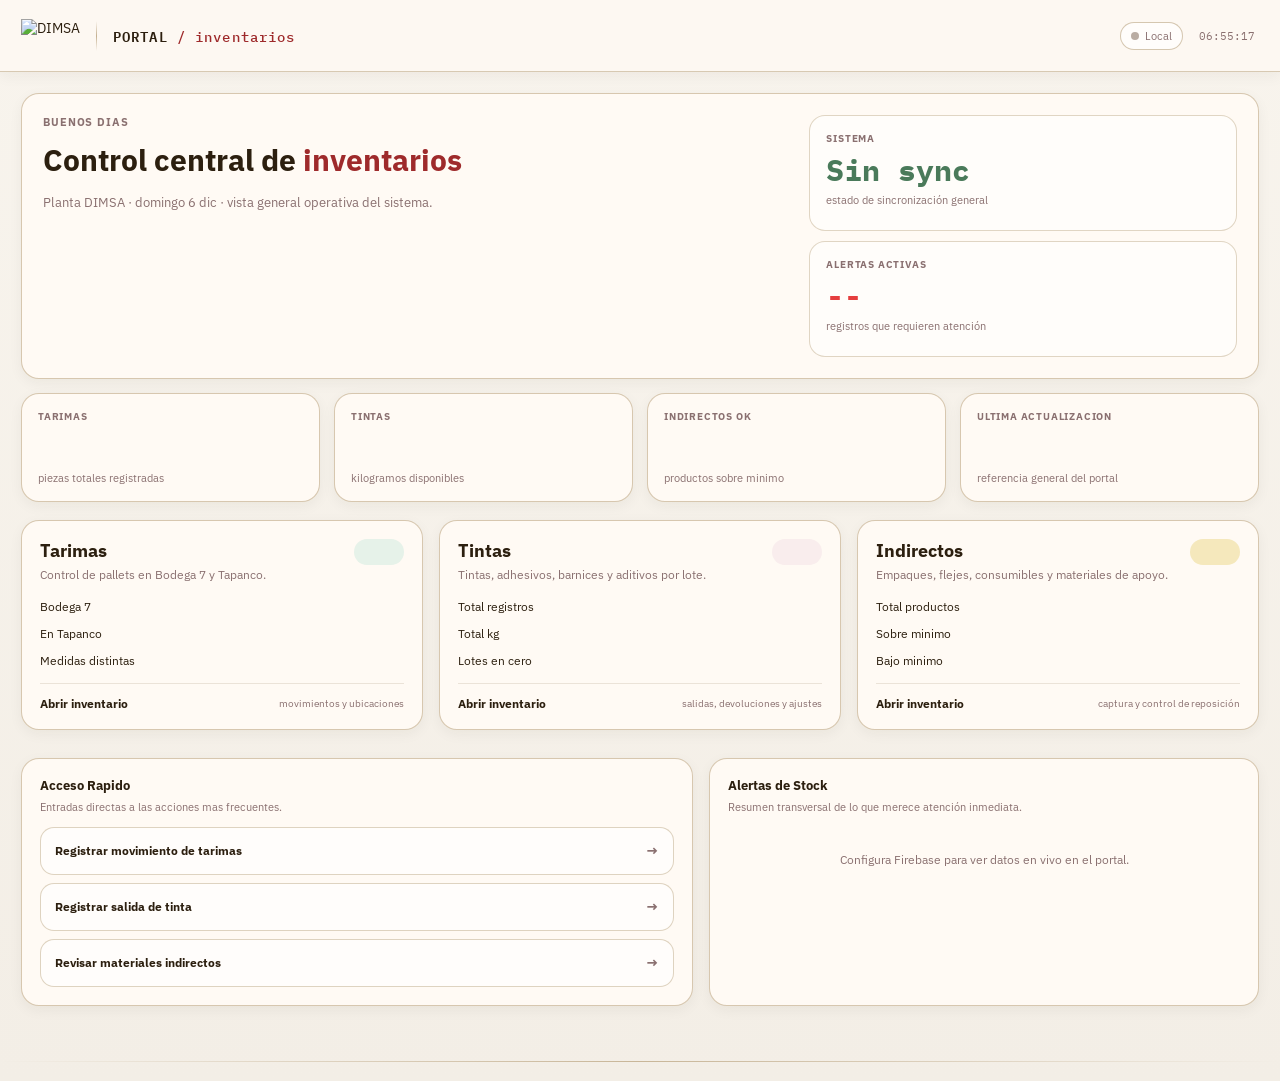
==== commit 290aff40: "Add files via upload" ====
--- a/index.html
+++ b/index.html
@@ -282,22 +282,22 @@
   <section class="stats">
     <div class="stat">
       <div class="stat-label">Tarimas</div>
-      <div class="stat-value green" id="st-tarimas">--</div>
+      <div class="stat-value green" id="st-tarimas"><span class="skeleton" style="width:40px">&nbsp;</span></div>
       <div class="stat-sub">piezas totales registradas</div>
     </div>
     <div class="stat">
       <div class="stat-label">Tintas</div>
-      <div class="stat-value accent" id="st-tintas">--</div>
+      <div class="stat-value accent" id="st-tintas"><span class="skeleton" style="width:40px">&nbsp;</span></div>
       <div class="stat-sub">kilogramos disponibles</div>
     </div>
     <div class="stat">
       <div class="stat-label">Indirectos OK</div>
-      <div class="stat-value amber" id="st-indir">--</div>
+      <div class="stat-value amber" id="st-indir"><span class="skeleton" style="width:40px">&nbsp;</span></div>
       <div class="stat-sub">productos sobre minimo</div>
     </div>
     <div class="stat">
       <div class="stat-label">Ultima actualizacion</div>
-      <div class="stat-value" id="st-updated">--</div>
+      <div class="stat-value" id="st-updated"><span class="skeleton" style="width:40px">&nbsp;</span></div>
       <div class="stat-sub">referencia general del portal</div>
     </div>
   </section>
@@ -309,12 +309,12 @@
           <div class="module-title">Tarimas</div>
           <div class="module-sub">Control de pallets en Bodega 7 y Tapanco.</div>
         </div>
-        <span class="module-badge tarimas" id="ic-tar-alert">Cargando</span>
+        <span class="module-badge tarimas" id="ic-tar-alert"><span class="skeleton" style="width:30px">&nbsp;</span></span>
       </div>
       <div class="module-stats">
-        <div class="module-row"><span>Bodega 7</span><strong id="ic-b7">--</strong></div>
-        <div class="module-row"><span>En Tapanco</span><strong id="ic-tp">--</strong></div>
-        <div class="module-row"><span>Medidas distintas</span><strong id="ic-tipos">--</strong></div>
+        <div class="module-row"><span>Bodega 7</span><strong id="ic-b7"><span class="skeleton" style="width:20px">&nbsp;</span></strong></div>
+        <div class="module-row"><span>En Tapanco</span><strong id="ic-tp"><span class="skeleton" style="width:20px">&nbsp;</span></strong></div>
+        <div class="module-row"><span>Medidas distintas</span><strong id="ic-tipos"><span class="skeleton" style="width:20px">&nbsp;</span></strong></div>
       </div>
       <div class="module-footer">
         <span class="module-link">Abrir inventario</span>
@@ -328,12 +328,12 @@
           <div class="module-title">Tintas</div>
           <div class="module-sub">Tintas, adhesivos, barnices y aditivos por lote.</div>
         </div>
-        <span class="module-badge tintas" id="ic-tint-alert">Cargando</span>
+        <span class="module-badge tintas" id="ic-tint-alert"><span class="skeleton" style="width:30px">&nbsp;</span></span>
       </div>
       <div class="module-stats">
-        <div class="module-row"><span>Total registros</span><strong id="ic-tint-total">--</strong></div>
-        <div class="module-row"><span>Total kg</span><strong id="ic-tint-kg">--</strong></div>
-        <div class="module-row"><span>Lotes en cero</span><strong id="ic-tint-zero">--</strong></div>
+        <div class="module-row"><span>Total registros</span><strong id="ic-tint-total"><span class="skeleton" style="width:20px">&nbsp;</span></strong></div>
+        <div class="module-row"><span>Total kg</span><strong id="ic-tint-kg"><span class="skeleton" style="width:20px">&nbsp;</span></strong></div>
+        <div class="module-row"><span>Lotes en cero</span><strong id="ic-tint-zero"><span class="skeleton" style="width:20px">&nbsp;</span></strong></div>
       </div>
       <div class="module-footer">
         <span class="module-link">Abrir inventario</span>
@@ -347,12 +347,12 @@
           <div class="module-title">Indirectos</div>
           <div class="module-sub">Empaques, flejes, consumibles y materiales de apoyo.</div>
         </div>
-        <span class="module-badge indirectos" id="ic-ind-alert">Cargando</span>
+        <span class="module-badge indirectos" id="ic-ind-alert"><span class="skeleton" style="width:30px">&nbsp;</span></span>
       </div>
       <div class="module-stats">
-        <div class="module-row"><span>Total productos</span><strong id="ic-ind-total">--</strong></div>
-        <div class="module-row"><span>Sobre minimo</span><strong id="ic-ind-ok">--</strong></div>
-        <div class="module-row"><span>Bajo minimo</span><strong id="ic-ind-low">--</strong></div>
+        <div class="module-row"><span>Total productos</span><strong id="ic-ind-total"><span class="skeleton" style="width:20px">&nbsp;</span></strong></div>
+        <div class="module-row"><span>Sobre minimo</span><strong id="ic-ind-ok"><span class="skeleton" style="width:20px">&nbsp;</span></strong></div>
+        <div class="module-row"><span>Bajo minimo</span><strong id="ic-ind-low"><span class="skeleton" style="width:20px">&nbsp;</span></strong></div>
       </div>
       <div class="module-footer">
         <span class="module-link">Abrir inventario</span>
@@ -376,7 +376,16 @@
       <div class="section-title">Alertas de Stock</div>
       <div class="section-subtitle">Resumen transversal de lo que merece atención inmediata.</div>
       <div class="alerts-list" id="alerts-panel">
-        <div class="loading-empty">Conectando con inventarios...</div>
+        <div style="padding:4px">
+          <div class="alert-item-home" style="border:none;background:transparent;padding:6px 0;opacity:0.7">
+            <div class="skeleton" style="width:10px;height:10px;border-radius:50%"></div>
+            <div><div class="skeleton" style="width:120px;height:12px;margin-bottom:6px"></div><div class="skeleton" style="width:80px;height:10px"></div></div>
+          </div>
+          <div class="alert-item-home" style="border:none;background:transparent;padding:6px 0;opacity:0.4">
+            <div class="skeleton" style="width:10px;height:10px;border-radius:50%"></div>
+            <div><div class="skeleton" style="width:100px;height:12px;margin-bottom:6px"></div><div class="skeleton" style="width:60px;height:10px"></div></div>
+          </div>
+        </div>
       </div>
     </div>
   </section>
@@ -446,10 +455,16 @@
     panel.innerHTML='<div class="loading-empty">Sin alertas activas por ahora.</div>';
     return;
   }
+  let extraHtml = '';
+  const maxVisibles = 8;
+  if(allAlerts.length > maxVisibles){
+    extraHtml = `<div style="text-align:center;padding-top:6px;"><span style="font-size:11px;font-weight:700;color:var(--muted);background:rgba(196,176,144,.2);padding:4px 10px;border-radius:99px;">+ ${allAlerts.length - maxVisibles} alertas silenciadas temporalmente</span></div>`;
+  }
+  
   panel.innerHTML=allAlerts
     .slice()
     .sort((a,b)=>(a.level==='red'?0:1)-(b.level==='red'?0:1))
-    .slice(0,8)
+    .slice(0,maxVisibles)
     .map(a=>`
       <div class="alert-item-home ${a.level}">
         <span class="alert-dot ${a.level}"></span>
@@ -459,7 +474,7 @@
         </div>
         <a class="alert-link" href="${a.link}">Ver</a>
       </div>
-    `).join('');
+    `).join('') + extraHtml;
 }
 
 function setLiveStatus(ok){
--- a/enterprise-2026.css
+++ b/enterprise-2026.css
@@ -0,0 +1,1648 @@
+:root{
+  --bg:#f5f0e8;
+  --surface:#fdf8f2;
+  --surface-strong:#fffaf4;
+  --surface2:#ede8de;
+  --header-bg:#fdf8f2;
+  --accent:#9e2a2b;
+  --accent-hover:#7b1d1e;
+  --accent-light:#f9eded;
+  --green:#4a7a5a;
+  --danger:#e53e3e;
+  --amber:#92400E;
+  --text:#2c1f0f;
+  --muted:#8a7070;
+  --border:#d9cfc0;
+  --border-strong:#c4b090;
+  --radius:16px;
+  --radius-sm:10px;
+  --radius-xs:8px;
+  --shadow-sm:0 1px 2px rgba(44,31,15,.06);
+  --shadow:0 12px 28px rgba(44,31,15,.08);
+  --shadow-md:0 18px 42px rgba(44,31,15,.14);
+  --ring:0 0 0 4px rgba(158,42,43,.12);
+  --warning-bg:#fdf5d9;
+  --warning-border:#efd38b;
+  --warning-text:#7a5406;
+  --info-bg:#eef4fb;
+  --info-border:#c7d7ea;
+  --movement-width:920px;
+}
+body.page-indirectos{--movement-width:760px}
+body.page-tarimas{--movement-width:860px}
+body.page-tintas{--movement-width:1080px}
+
+*,*::before,*::after{box-sizing:border-box;margin:0;padding:0}
+html{
+  font-size:14px;
+  color-scheme:light;
+  scroll-behavior:smooth;
+}
+body{
+  font-family:'IBM Plex Sans',sans-serif;
+  color:var(--text);
+  min-height:100vh;
+  overflow-x:hidden;
+  background:linear-gradient(180deg, #f8f4ed 0%, #f3eee6 100%);
+  position:relative;
+}
+body::before{
+  content:none;
+}
+
+a{color:inherit}
+button,input,select,textarea{font:inherit}
+
+.header,
+.main,
+.card,
+.stat,
+.tbl-wrap,
+.pin-card,
+.login-card,
+.sol-card,
+.sol-item,
+#sol-inline-form,
+footer{
+  position:relative;
+  z-index:1;
+}
+
+.header{
+  height:72px;
+  display:flex;
+  align-items:center;
+  justify-content:space-between;
+  gap:1rem;
+  padding:0 1.5rem;
+  position:sticky;
+  top:0;
+  z-index:100;
+  background:rgba(253,248,242,.96);
+  border-bottom:1px solid rgba(196,176,144,.65);
+  box-shadow:0 4px 14px rgba(44,31,15,.05);
+}
+.header-left{display:flex;align-items:center;gap:16px;min-width:0}
+.header-divider{
+  width:1px;
+  height:30px;
+  background:linear-gradient(180deg, transparent, var(--border-strong), transparent);
+}
+.logo{
+  font-family:'IBM Plex Mono',monospace;
+  font-size:14px;
+  font-weight:600;
+  letter-spacing:.08em;
+  color:var(--text);
+  white-space:nowrap;
+}
+.logo span{color:var(--accent);font-weight:500}
+.header-nav{
+  display:flex;
+  align-items:center;
+  gap:8px;
+  padding:6px;
+  background:rgba(237,232,222,.78);
+  border:1px solid rgba(196,176,144,.72);
+  border-radius:999px;
+  overflow-x:auto;
+  scrollbar-width:none;
+}
+.header-nav::-webkit-scrollbar{display:none}
+.header-nav a{
+  text-decoration:none;
+  font-size:12px;
+  font-weight:600;
+  color:var(--muted);
+  padding:8px 14px;
+  border-radius:999px;
+  transition:background .18s ease,color .18s ease,transform .18s ease,box-shadow .18s ease;
+  white-space:nowrap;
+}
+.header-nav a:hover{
+  background:rgba(255,255,255,.82);
+  color:var(--text);
+}
+.header-nav a.active{
+  background:linear-gradient(135deg, var(--accent), var(--accent-hover));
+  color:#fff;
+  box-shadow:0 10px 22px rgba(158,42,43,.24);
+}
+.header-right{display:flex;align-items:center;gap:12px;flex-wrap:wrap;justify-content:flex-end}
+.live-badge{
+  display:flex;
+  align-items:center;
+  gap:6px;
+  padding:6px 10px;
+  border-radius:999px;
+  background:rgba(255,255,255,.7);
+  border:1px solid rgba(196,176,144,.7);
+  font-size:11px;
+  color:var(--muted);
+}
+.live-dot{
+  width:8px;
+  height:8px;
+  border-radius:50%;
+  background:var(--green);
+  box-shadow:0 0 0 4px rgba(74,122,90,.15);
+}
+.live-dot.offline{background:#b9aca3;box-shadow:none}
+.clock-txt{
+  font-family:'IBM Plex Mono',monospace;
+  font-size:11px;
+  color:var(--muted);
+  padding:0 4px;
+}
+.edit-chip{
+  display:inline-flex;
+  align-items:center;
+  gap:6px;
+  font-size:11px;
+  font-weight:700;
+  padding:8px 12px;
+  border-radius:999px;
+  cursor:pointer;
+  border:1px solid transparent;
+  letter-spacing:.03em;
+  transition:transform .18s ease,box-shadow .18s ease,background .18s ease;
+}
+.edit-chip:hover{transform:translateY(-1px)}
+.edit-chip.locked{
+  color:var(--warning-text);
+  background:var(--warning-bg);
+  border-color:var(--warning-border);
+}
+.edit-chip.unlocked{
+  color:#fff;
+  background:linear-gradient(135deg, var(--accent), var(--accent-hover));
+  border-color:transparent;
+  box-shadow:0 10px 22px rgba(158,42,43,.24);
+}
+
+.edit-bar{
+  height:0;
+  overflow:hidden;
+  display:flex;
+  align-items:center;
+  justify-content:space-between;
+  gap:1rem;
+  padding:0 1.5rem;
+  background:linear-gradient(90deg, #8d2223, var(--accent));
+  color:#fff;
+  transition:height .22s ease,padding .22s ease;
+}
+.edit-bar.visible{
+  height:58px;
+  padding:0 1.5rem;
+  box-shadow:inset 0 -1px 0 rgba(255,255,255,.08);
+}
+.edit-bar-left{display:flex;align-items:center;gap:12px}
+.edit-bar-dot{
+  width:10px;
+  height:10px;
+  border-radius:50%;
+  background:#ffd3d4;
+  box-shadow:0 0 0 6px rgba(255,255,255,.12);
+  animation:pulse 1.8s infinite;
+}
+.edit-bar-text,
+.edit-bar-left > div:first-child{font-weight:600}
+@keyframes pulse{0%,100%{opacity:1;transform:scale(1)}50%{opacity:.48;transform:scale(.9)}}
+@keyframes shake{0%,100%{transform:translateX(0)}25%{transform:translateX(-6px)}75%{transform:translateX(6px)}}
+.shake{animation:shake 0.3s ease-in-out;}
+@keyframes pulse-skeleton{0%{background-color:rgba(196,176,144,.2)}50%{background-color:rgba(196,176,144,.4)}100%{background-color:rgba(196,176,144,.2)}}
+.skeleton{animation:pulse-skeleton 1.5s infinite ease-in-out; border-radius:8px; color:transparent!important; min-height:1em; display:inline-block;}
+@keyframes success-flash{0%{background-color:rgba(113,164,128,.3)}100%{background-color:transparent}}
+.success-flash{animation:success-flash 1.2s ease-out;}
+.edit-bar-sub{font-size:11px;color:rgba(255,235,235,.86)}
+.end-btn,
+.pin-btn,
+.login-btn,
+.add-btn,
+.btn.primary,
+.sol-new-btn{
+  border:none;
+  color:#fff;
+  background:linear-gradient(135deg, var(--accent), var(--accent-hover));
+  box-shadow:0 12px 22px rgba(158,42,43,.18);
+}
+.end-btn{
+  font-size:12px;
+  font-weight:700;
+  padding:10px 16px;
+  border-radius:12px;
+  cursor:pointer;
+}
+.end-btn:hover,
+.pin-btn:hover,
+.login-btn:hover,
+.add-btn:hover,
+.btn.primary:hover,
+.sol-new-btn:hover{filter:brightness(.97)}
+
+.setup-banner{
+  display:flex;
+  align-items:center;
+  gap:8px;
+  padding:11px 1.5rem;
+  background:var(--info-bg);
+  color:#36546c;
+  border-bottom:1px solid var(--info-border);
+  font-size:12px;
+}
+.setup-banner a{color:#244b7a;font-weight:600}
+.setup-banner.hidden{display:none}
+.badge-offline{
+  display:inline-flex;
+  align-items:center;
+  justify-content:center;
+  min-height:22px;
+  padding:0 8px;
+  border-radius:999px;
+  background:#f4d48d;
+  color:#5f3b00;
+  font-size:10px;
+  font-weight:800;
+  letter-spacing:.05em;
+}
+
+.pin-overlay,
+.overlay{
+  position:fixed;
+  inset:0;
+  z-index:500;
+  display:none;
+  align-items:center;
+  justify-content:center;
+  background:rgba(36,26,17,.42);
+}
+.pin-overlay.show{display:flex}
+.overlay{display:flex;z-index:1000}
+.pin-card,
+.login-card{
+  width:min(100% - 2rem, 420px);
+  background:#fffaf4;
+  border:1px solid rgba(196,176,144,.72);
+  border-radius:24px;
+  padding:2rem;
+  box-shadow:0 14px 34px rgba(44,31,15,.12);
+  text-align:center;
+}
+.pin-title,.login-logo{font-size:18px;font-weight:700;margin-bottom:8px}
+.pin-sub,.login-sub,.login-note{
+  font-size:13px;
+  color:var(--muted);
+  line-height:1.55;
+}
+.pin-sub,.login-sub{margin-bottom:1.15rem}
+
+.main{
+  max-width:1240px;
+  margin:0 auto;
+  padding:clamp(.9rem, 2vw, 1.5rem);
+}
+body.page-tintas .main{max-width:1320px}
+
+.stats{
+  display:grid;
+  grid-template-columns:repeat(4, minmax(0,1fr));
+  gap:14px;
+  margin-bottom:1.25rem;
+}
+.stat,
+.card,
+.tbl-wrap,
+#sol-inline-form,
+.sol-card,
+.sol-item{
+  background:#fffaf4;
+  border:1px solid rgba(196,176,144,.68);
+  box-shadow:0 4px 14px rgba(44,31,15,.05);
+}
+.stat{
+  border-radius:18px;
+  padding:16px;
+}
+.stat-label{
+  font-size:10px;
+  font-weight:700;
+  letter-spacing:.08em;
+  text-transform:uppercase;
+  color:var(--muted);
+  margin-bottom:10px;
+}
+.stat-value{
+  font-family:'IBM Plex Mono',monospace;
+  font-size:30px;
+  font-weight:700;
+  line-height:1;
+  color:var(--text);
+}
+.stat-value.blue,
+.stat-value.accent{color:var(--accent)}
+.stat-value.green{color:var(--green)}
+.stat-value.red{color:var(--danger)}
+.stat-value.amber{color:#b06a08}
+.stat-sub{font-size:11px;color:var(--muted);margin-top:8px}
+
+.alert-bar{
+  display:none;
+  margin-bottom:1rem;
+  padding:12px 14px;
+  border-radius:14px;
+  background:var(--warning-bg);
+  border:1px solid var(--warning-border);
+  color:var(--warning-text);
+  font-size:12px;
+  font-weight:600;
+}
+.alert-bar.show{display:block}
+
+.tabs{
+  display:flex;
+  align-items:center;
+  gap:6px;
+  margin-bottom:1rem;
+  padding:6px;
+  border-radius:18px;
+  background:rgba(255,250,244,.92);
+  border:1px solid rgba(196,176,144,.68);
+  box-shadow:none;
+  overflow-x:auto;
+  scrollbar-width:none;
+}
+.movement-overlay{
+  position:fixed;
+  inset:0;
+  z-index:260;
+  display:none;
+  align-items:center;
+  justify-content:center;
+  padding:1.25rem;
+  background:rgba(44,31,15,.18);
+}
+.movement-overlay.show{display:flex}
+.movement-panel{
+  width:min(var(--movement-width), 100%);
+  max-height:calc(100vh - 2.5rem);
+  overflow:auto;
+  border-radius:22px;
+  background:#fffaf4;
+  border:1px solid rgba(196,176,144,.68);
+  box-shadow:0 18px 34px rgba(44,31,15,.14);
+}
+.movement-panel .card{
+  margin-bottom:0;
+  border:none;
+  box-shadow:none;
+  background:transparent;
+  padding:1.4rem 1.4rem 1.25rem;
+}
+.movement-head{
+  display:flex;
+  align-items:flex-start;
+  justify-content:space-between;
+  gap:1rem;
+  margin-bottom:1.1rem;
+  padding-bottom:1rem;
+  border-bottom:1px solid rgba(196,176,144,.45);
+}
+.movement-kicker{
+  font-size:11px;
+  font-weight:800;
+  text-transform:uppercase;
+  letter-spacing:.08em;
+  color:var(--muted);
+  margin-bottom:4px;
+}
+.movement-title{
+  font-size:20px;
+  font-weight:700;
+  color:var(--text);
+  line-height:1.15;
+}
+.movement-sub{
+  margin-top:6px;
+  font-size:12px;
+  color:var(--muted);
+  line-height:1.5;
+  max-width:58ch;
+}
+.movement-close{
+  width:40px;
+  height:40px;
+  flex:0 0 auto;
+  border-radius:12px;
+  border:1px solid rgba(196,176,144,.9);
+  background:rgba(255,255,255,.78);
+  color:var(--text);
+  font-size:20px;
+  line-height:1;
+  cursor:pointer;
+}
+.movement-close:hover{
+  background:#fff;
+  color:var(--accent-hover);
+}
+.movement-panel .form-grid{
+  gap:14px;
+}
+.movement-panel .form-col{
+  gap:7px;
+}
+.movement-panel .btn-row{
+  margin-top:14px;
+  padding-top:14px;
+  border-top:1px solid rgba(196,176,144,.4);
+}
+.movement-panel .btn-row .btn{
+  min-height:42px;
+}
+.movement-panel .card-title{
+  display:none;
+}
+body.movement-open .stats,
+body.movement-open .tabs,
+body.movement-open #tab-inventario{
+  filter:none;
+  opacity:.55;
+  pointer-events:none;
+  user-select:none;
+  transition:opacity .18s ease;
+}
+.tabs::-webkit-scrollbar{display:none}
+.tab-btn{
+  position:relative;
+  border:none;
+  background:transparent;
+  color:var(--muted);
+  font-size:13px;
+  font-weight:600;
+  padding:10px 16px;
+  border-radius:14px;
+  cursor:pointer;
+  white-space:nowrap;
+  transition:background .18s ease,color .18s ease,transform .18s ease,box-shadow .18s ease;
+  touch-action:manipulation;
+}
+.tab-btn:hover{
+  color:var(--text);
+  background:rgba(255,255,255,.72);
+}
+.tab-btn.active{
+  color:#fff;
+  background:linear-gradient(135deg, var(--accent), var(--accent-hover));
+  box-shadow:0 10px 22px rgba(158,42,43,.22);
+}
+
+.card{
+  border-radius:18px;
+  padding:1.3rem;
+  margin-bottom:1rem;
+}
+.card-title{
+  font-size:13px;
+  font-weight:700;
+  color:var(--text);
+  margin-bottom:1rem;
+  letter-spacing:.01em;
+}
+
+.toolbar{
+  display:flex;
+  align-items:center;
+  gap:10px;
+  flex-wrap:wrap;
+  margin-bottom:1rem;
+}
+.toolbar-sticky{
+  position:sticky;
+  top:84px;
+  z-index:4;
+  padding:.2rem 0 .85rem;
+  background:#fffaf4;
+}
+.toolbar > .filter-btn,
+.toolbar > .add-btn,
+.toolbar > .btn{
+  min-height:40px;
+}
+.search-input,
+input[type=text],
+input[type=number],
+select,
+textarea,
+.login-input,
+.pin-input,
+.qty-input,
+.obs-input{
+  border:1px solid rgba(196,176,144,.9);
+  background:rgba(255,255,255,.74);
+  color:var(--text);
+  outline:none;
+  transition:border-color .18s ease,box-shadow .18s ease,background .18s ease,transform .18s ease;
+}
+.search-input,
+input[type=text],
+input[type=number],
+select,
+textarea,
+.login-input{
+  width:100%;
+  border-radius:14px;
+  padding:10px 12px;
+}
+.combo-dropdown{
+  position:absolute;
+  top:calc(100% + 4px);
+  left:0;
+  right:0;
+  background:#fffaf4;
+  border:1px solid var(--border-strong);
+  border-radius:14px;
+  box-shadow:var(--shadow-md);
+  max-height:240px;
+  overflow-y:auto;
+  z-index:100;
+  display:none;
+}
+.combo-dropdown.show{display:block;}
+.combo-item{
+  padding:10px 14px;
+  cursor:pointer;
+  border-bottom:1px solid rgba(217,207,192,.3);
+  display:flex;
+  justify-content:space-between;
+  align-items:center;
+  gap:10px;
+  transition:background .15s ease;
+}
+.combo-item:last-child{border-bottom:none;}
+.combo-item:hover, .combo-item.active{background:rgba(237,232,222,.8);}
+.combo-title{font-size:13px; font-weight:700; color:var(--text);}
+.combo-meta{font-size:11px; color:var(--muted); font-family:'IBM Plex Mono',monospace;}
+
+select{
+  appearance:none;
+  -webkit-appearance:none;
+  -moz-appearance:none;
+  padding-right:3rem;
+  background-image:
+    linear-gradient(45deg, transparent 50%, var(--muted) 50%),
+    linear-gradient(135deg, var(--muted) 50%, transparent 50%),
+    linear-gradient(to right, rgba(196,176,144,.55), rgba(196,176,144,.55));
+  background-position:
+    calc(100% - 18px) calc(50% - 2px),
+    calc(100% - 12px) calc(50% - 2px),
+    calc(100% - 2.45rem) 50%;
+  background-size:6px 6px, 6px 6px, 1px 56%;
+  background-repeat:no-repeat;
+}
+select::-ms-expand{display:none}
+.select-wrap{
+  position:relative;
+}
+.select-wrap::before{
+  content:"";
+  position:absolute;
+  top:22%;
+  bottom:22%;
+  right:2.35rem;
+  width:1px;
+  background:rgba(196,176,144,.55);
+  pointer-events:none;
+}
+.select-wrap::after{
+  content:"";
+  position:absolute;
+  right:1rem;
+  top:50%;
+  width:10px;
+  height:10px;
+  border-right:2px solid var(--muted);
+  border-bottom:2px solid var(--muted);
+  transform:translateY(-65%) rotate(45deg);
+  pointer-events:none;
+}
+.select-wrap:focus-within::before{
+  background:rgba(158,42,43,.28);
+}
+.select-wrap:focus-within::after{
+  border-color:var(--accent);
+}
+.select-wrap select{
+  background-image:none !important;
+  padding-right:3.4rem;
+}
+.search-input{
+  width:min(320px, 100%);
+  background:rgba(255,255,255,.8);
+}
+.pin-input{
+  width:100%;
+  padding:13px 14px;
+  border-radius:14px;
+  text-align:center;
+  font-size:18px;
+  letter-spacing:.38em;
+  line-height:1.1;
+  background:rgba(255,255,255,.92);
+  box-shadow:inset 0 1px 0 rgba(255,255,255,.72);
+  font-variant-numeric:tabular-nums;
+  text-indent:.38em;
+}
+.search-input:focus,
+input[type=text]:focus,
+input[type=number]:focus,
+select:focus,
+textarea:focus,
+.login-input:focus,
+.pin-input:focus,
+.qty-input:focus,
+.obs-input:focus{
+  border-color:var(--accent);
+  box-shadow:var(--ring);
+  background:#fff;
+}
+.filter-btn,
+.btn,
+.qty-btn,
+.del-btn,
+.sol-btn{
+  display:inline-flex;
+  align-items:center;
+  justify-content:center;
+  gap:6px;
+  border-radius:12px;
+  cursor:pointer;
+  transition:transform .16s ease,background .16s ease,border-color .16s ease,color .16s ease,box-shadow .16s ease;
+}
+.filter-btn:hover,
+.btn:hover,
+.qty-btn:hover,
+.del-btn:hover,
+.sol-btn:hover{transform:translateY(-1px)}
+.filter-btn{
+  border:1px solid rgba(196,176,144,.9);
+  background:rgba(255,255,255,.72);
+  color:var(--muted);
+  font-size:11px;
+  font-weight:700;
+  letter-spacing:.03em;
+  padding:8px 12px;
+  border-radius:999px;
+  touch-action:manipulation;
+}
+.filter-btn.on{
+  color:#fff;
+  background:linear-gradient(135deg, var(--accent), var(--accent-hover));
+  border-color:transparent;
+  box-shadow:0 10px 22px rgba(158,42,43,.18);
+}
+.spacer{flex:1}
+.add-btn,
+.btn.primary,
+.sol-new-btn,
+.pin-btn,
+.login-btn{
+  padding:10px 16px;
+  border-radius:14px;
+  font-size:12px;
+  font-weight:700;
+  cursor:pointer;
+}
+.btn{
+  border:1px solid rgba(196,176,144,.9);
+  background:rgba(255,255,255,.74);
+  color:var(--text);
+  font-size:13px;
+  font-weight:700;
+  padding:10px 16px;
+}
+.btn-row{display:flex;gap:10px;flex-wrap:wrap;margin-top:6px}
+.pin-actions{
+  display:flex;
+  flex-direction:column;
+  align-items:stretch;
+  justify-content:center;
+  gap:8px;
+  margin-top:14px;
+}
+.pin-btn{
+  width:100%;
+  justify-content:center;
+}
+.pin-cancel{
+  display:flex;
+  align-items:center;
+  justify-content:center;
+  min-height:34px;
+  padding:0;
+  color:var(--text);
+  font-size:13px;
+  font-weight:600;
+  cursor:pointer;
+  text-decoration:none;
+  transition:color .16s ease,opacity .16s ease;
+}
+.pin-cancel:hover{color:var(--accent-hover)}
+
+.tbl-wrap{
+  overflow:auto;
+  overflow-y:auto;
+  overflow-x:auto;
+  max-height:560px;
+  border-radius:14px;
+  -webkit-overflow-scrolling:touch;
+  scrollbar-width:thin;
+  scrollbar-color:rgba(158,42,43,.28) rgba(237,232,222,.7);
+  touch-action:pan-x pan-y;
+  overscroll-behavior:contain;
+  position:relative;
+}
+.tbl-wrap::-webkit-scrollbar{
+  width:10px;
+  height:10px;
+}
+.tbl-wrap::-webkit-scrollbar-track{
+  background:rgba(237,232,222,.72);
+  border-radius:999px;
+}
+.tbl-wrap::-webkit-scrollbar-thumb{
+  background:rgba(158,42,43,.26);
+  border-radius:999px;
+  border:2px solid rgba(237,232,222,.72);
+}
+.tbl-wrap table,
+table{
+  width:100%;
+  border-collapse:separate;
+  border-spacing:0;
+}
+.tbl-wrap thead th,
+thead th{
+  position:sticky;
+  top:0;
+  z-index:2;
+  background:rgba(248,241,233,.96);
+  backdrop-filter:blur(8px);
+  color:var(--muted);
+  font-size:10px;
+  font-weight:800;
+  letter-spacing:.08em;
+  text-transform:uppercase;
+  padding:10px 12px;
+  text-align:left;
+  white-space:nowrap;
+  border-bottom:1px solid rgba(196,176,144,.72);
+}
+tbody td{
+  padding:9px 12px;
+  border-bottom:1px solid rgba(217,207,192,.52);
+  font-size:12px;
+  vertical-align:middle;
+  background:transparent;
+}
+tbody tr:last-child td{border-bottom:none}
+tbody tr:hover td{background:rgba(255,255,255,.55)}
+.stock-zero td:first-child{box-shadow:inset 3px 0 0 #d86d6d}
+.stock-low td:first-child{box-shadow:inset 3px 0 0 #d2a458}
+.stock-ok td:first-child{box-shadow:inset 3px 0 0 #71a480}
+.group-row:hover td{background:rgba(237,232,222,.72)!important}
+.lote-row:hover td{background:rgba(245,242,239,.84)!important}
+tbody tr.group-row td{border-bottom:1px solid rgba(196,176,144,.72)}
+
+.nombre-cell,
+.medida-cell{font-weight:700}
+.medida-cell,
+.lote-cell,
+.min-badge,
+.log-qty,
+.clock-txt,
+.pin-input,
+.qty-input{
+  font-family:'IBM Plex Mono',monospace;
+}
+.lote-cell,.min-badge{font-size:10px;color:var(--muted)}
+.tag,
+.log-badge,
+.sol-card-tag,
+.sol-badge{
+  display:inline-flex;
+  align-items:center;
+  justify-content:center;
+  min-height:22px;
+  padding:0 9px;
+  border-radius:999px;
+  font-size:10px;
+  font-weight:800;
+  letter-spacing:.04em;
+  white-space:nowrap;
+}
+.tag-plan,
+.lb-entrada{background:#f2ead2;color:#8b640d}
+.tag-alm,
+.lb-dev{background:#e6f2e9;color:var(--green)}
+.tag-cat{background:#efe8fb;color:#5b21b6}
+.tag-ml,
+.lb-ajuste,
+.sol-card-tag{background:#f5e8bc;color:#82590b}
+.tag-kg,
+.lb-new{background:#dff0fb;color:#0a5b85}
+.lb-salida{background:#f9dfdf;color:#991b1b}
+.lb-del{background:#f1e7fb;color:#6b21a8}
+
+.qty-ctrl{display:flex;align-items:center;gap:6px}
+.qty-btn{
+  width:32px;
+  height:32px;
+  border:1px solid rgba(196,176,144,.86);
+  background:rgba(255,255,255,.76);
+  color:var(--text);
+  font-size:18px;
+  line-height:1;
+}
+.qty-btn:active,
+.btn:active,
+.del-btn:active,
+.sol-btn:active{transform:translateY(0) scale(.98)}
+.qty-input{
+  width:64px;
+  padding:7px 6px;
+  text-align:center;
+  border-radius:12px;
+  font-size:13px;
+  font-weight:700;
+  -moz-appearance:textfield;
+}
+.qty-input::-webkit-outer-spin-button,
+.qty-input::-webkit-inner-spin-button{-webkit-appearance:none}
+.qty-input.stock-zero{border-color:#d86d6d;background:#fff1f1;color:#bb2e2f}
+.qty-input.stock-low{border-color:#d2a458;background:#fff9ea;color:#8a5a09}
+.qty-input.stock-ok{border-color:#71a480;background:#eef7f0;color:var(--green)}
+
+.obs-input{
+  width:100%;
+  min-width:110px;
+  padding:7px 8px;
+  border-radius:12px;
+  background:transparent;
+  border-color:transparent;
+  font-size:12px;
+}
+.obs-input:hover{
+  border-color:rgba(196,176,144,.86);
+  background:rgba(255,255,255,.62);
+}
+.obs-cell{
+  font-size:11px;
+  color:var(--muted);
+  max-width:180px;
+  white-space:nowrap;
+  overflow:hidden;
+  text-overflow:ellipsis;
+}
+.inline-action{
+  margin-top:1rem;
+}
+.action-link-btn{
+  font-family:'IBM Plex Sans',sans-serif;
+  font-size:12px;
+  font-weight:700;
+  color:var(--accent);
+  background:var(--accent-light);
+  border:1px solid #e4b6b7;
+  border-radius:10px;
+  cursor:pointer;
+  padding:8px 14px;
+  display:inline-flex;
+  align-items:center;
+  gap:6px;
+}
+.section-title{
+  font-size:13px;
+  font-weight:700;
+  color:var(--text);
+  margin-bottom:.8rem;
+}
+.section-subtitle{
+  font-size:11px;
+  color:var(--muted);
+  margin-top:-.35rem;
+  margin-bottom:.9rem;
+}
+.recent-card{
+  margin-top:1rem;
+}
+.audit-line{
+  display:flex;
+  flex-wrap:wrap;
+  gap:6px 10px;
+  margin-top:6px;
+  font-size:10px;
+  color:var(--muted);
+}
+.audit-line strong{
+  color:var(--text);
+  font-weight:700;
+}
+.audit-pill{
+  display:inline-flex;
+  align-items:center;
+  gap:4px;
+  padding:3px 8px;
+  border-radius:999px;
+  background:rgba(237,232,222,.85);
+  border:1px solid rgba(196,176,144,.55);
+}
+.table-main{
+  display:flex;
+  flex-direction:column;
+  gap:4px;
+}
+.table-sub{
+  font-size:10px;
+  color:var(--muted);
+}
+.unit-inline{
+  font-size:10px;
+  color:var(--muted);
+  white-space:nowrap;
+}
+.last-mov{
+  display:flex;
+  flex-direction:column;
+  gap:3px;
+  font-size:11px;
+  color:var(--muted);
+}
+.last-mov strong{
+  font-size:12px;
+  color:var(--text);
+}
+.quick-qty{
+  display:flex;
+  flex-wrap:wrap;
+  gap:8px;
+  margin-top:4px;
+}
+.quick-btn{
+  min-width:54px;
+  min-height:34px;
+  padding:6px 10px;
+  border:1px solid rgba(196,176,144,.86);
+  border-radius:10px;
+  background:#fff;
+  color:var(--text);
+  font-size:11px;
+  font-weight:700;
+  cursor:pointer;
+}
+.quick-btn:hover{
+  border-color:rgba(158,42,43,.35);
+  color:var(--accent-hover);
+}
+.panel-note{
+  margin:10px 0;
+  padding:12px 14px;
+  border-radius:12px;
+  border:1px solid transparent;
+}
+.panel-note strong{
+  display:block;
+  font-size:12px;
+  margin-bottom:6px;
+}
+.panel-note.warning{
+  background:#FEF3C7;
+  border-color:#FDE68A;
+  border-left:4px solid #CA8A04;
+  color:#78350F;
+}
+.panel-note.info{
+  background:#EFF6FF;
+  border-color:#BFDBFE;
+  border-left:4px solid var(--accent);
+  color:#1e3a5f;
+}
+.page-footer{
+  margin-top:1.4rem;
+  padding:0 0 1.4rem;
+}
+.page-footer::before{
+  content:"";
+  display:block;
+  height:1px;
+  background:linear-gradient(90deg, transparent, rgba(196,176,144,.9), transparent);
+}
+.modal-shell{
+  position:fixed;
+  inset:0;
+  background:rgba(0,0,0,.45);
+  z-index:200;
+  display:none;
+  align-items:center;
+  justify-content:center;
+  padding:1rem;
+}
+.modal-card{
+  background:#fff;
+  border-radius:16px;
+  padding:1.5rem;
+  max-width:560px;
+  width:100%;
+  max-height:90vh;
+  overflow-y:auto;
+  box-shadow:0 18px 42px rgba(0,0,0,.18);
+}
+.modal-card h2{
+  font-size:18px;
+  margin-bottom:6px;
+}
+.modal-card p,
+.modal-card li{
+  font-size:13px;
+  line-height:1.7;
+}
+.modal-card p{
+  color:#555;
+}
+.modal-card ol{
+  padding-left:1.2rem;
+  color:#333;
+}
+.modal-card code{
+  display:block;
+  background:#f5f5f5;
+  padding:8px;
+  border-radius:6px;
+  margin:6px 0;
+  font-size:11px;
+}
+.modal-close{
+  margin-top:1.2rem;
+}
+.dropdown-panel{
+  display:none;
+  position:fixed;
+  z-index:600;
+  background:var(--surface);
+  border:1px solid var(--border);
+  border-radius:var(--radius-sm);
+  box-shadow:0 10px 28px rgba(44,31,15,.12);
+  max-height:220px;
+  overflow-y:auto;
+}
+.dropdown-item{
+  padding:8px 12px;
+  font-size:12px;
+  cursor:pointer;
+  border-bottom:1px solid var(--bg);
+  color:var(--text);
+}
+.dropdown-item:hover{
+  background:var(--bg);
+}
+.mobile-meta{
+  display:none;
+}
+
+.locked .obs-input{
+  pointer-events:none;
+  color:var(--muted);
+  background:transparent;
+  border-color:transparent;
+  box-shadow:none;
+}
+.locked .qty-btn,
+.locked .qty-input{pointer-events:none}
+.locked .qty-btn{opacity:.45}
+.locked .del-btn,
+.locked .add-btn,
+.locked .btn.primary{display:none}
+.locked-tab{pointer-events:none;opacity:.5}
+
+.del-btn,
+.btn.danger,
+.sol-btn.del{
+  border:1px solid #efc0c0;
+  background:#fff1f1;
+  color:#a02828;
+  padding:8px 10px;
+}
+.sol-btn,
+.sol-btn.ok{
+  border:1px solid rgba(196,176,144,.84);
+  background:rgba(255,255,255,.76);
+  color:var(--text);
+  font-size:11px;
+  font-weight:700;
+  padding:8px 10px;
+}
+.sol-btn.ok{
+  background:var(--accent-light);
+  border-color:#ecc3c3;
+  color:var(--accent-hover);
+}
+
+.form-grid{
+  display:grid;
+  grid-template-columns:repeat(3, minmax(0,1fr));
+  gap:12px;
+  margin-bottom:12px;
+}
+.form-col{display:flex;flex-direction:column;gap:6px}
+label,
+.form-col label{
+  font-size:11px;
+  font-weight:700;
+  color:var(--muted);
+  text-transform:uppercase;
+  letter-spacing:.08em;
+}
+textarea{resize:vertical;min-height:74px}
+
+.log-list{
+  display:flex;
+  flex-direction:column;
+  gap:8px;
+  max-height:460px;
+  overflow:auto;
+}
+.log-item{
+  display:grid;
+  grid-template-columns:auto 1fr auto;
+  gap:12px;
+  align-items:start;
+  padding:12px 14px;
+  border-radius:16px;
+  background:rgba(255,255,255,.56);
+  border:1px solid rgba(217,207,192,.56);
+}
+.log-desc{font-size:13px;font-weight:700;color:var(--text)}
+.log-meta{font-size:10px;color:var(--muted);margin-top:3px}
+.log-qty{font-size:12px;font-weight:700;white-space:nowrap}
+.log-qty.pos{color:var(--green)}
+.log-qty.neg{color:var(--danger)}
+.log-qty.neu{color:var(--muted)}
+
+.empty{
+  text-align:center;
+  padding:2.5rem 1rem;
+  color:var(--muted);
+}
+.empty-icon{font-size:2rem;margin-bottom:.4rem}
+
+.toast{
+  position:fixed;
+  right:20px;
+  bottom:20px;
+  z-index:999;
+  max-width:300px;
+  padding:12px 16px;
+  border-radius:16px;
+  background:rgba(44,31,15,.94);
+  color:#fff;
+  font-size:13px;
+  box-shadow:var(--shadow-md);
+  opacity:0;
+  transform:translateY(10px);
+  transition:opacity .2s ease,transform .2s ease;
+  pointer-events:none;
+}
+.toast.show{opacity:1;transform:translateY(0)}
+
+.sol-panel{margin-bottom:1rem}
+.sol-panel-header{
+  display:flex;
+  align-items:center;
+  justify-content:space-between;
+  gap:10px;
+  margin-bottom:12px;
+  flex-wrap:wrap;
+}
+.sol-panel-title{
+  display:flex;
+  align-items:center;
+  gap:8px;
+  color:var(--text);
+  font-size:13px;
+  font-weight:700;
+}
+.sol-panel-title .ico{font-size:15px}
+.sol-panel-actions,
+.sol-actions,
+.sol-card-actions{display:flex;align-items:center;gap:8px;flex-wrap:wrap}
+.sol-empty{font-size:12px;color:var(--muted);padding:12px 0}
+.sol-cards,
+.sol-list{display:flex;flex-direction:column;gap:10px}
+.sol-card,
+.sol-item{
+  border-radius:18px;
+  padding:14px;
+}
+.sol-card{
+  display:flex;
+  align-items:flex-start;
+  gap:12px;
+  border-left:4px solid #d7a63a;
+  background:linear-gradient(180deg, #fffaf0, #fff7e6);
+}
+.sol-card.resuelta,
+.sol-item.resuelta{
+  opacity:.78;
+  border-left-color:var(--green);
+  background:linear-gradient(180deg, #fcf4f4, #faf0f0);
+}
+.sol-card-body{flex:1}
+.sol-card-text,
+.sol-text{
+  font-size:13px;
+  font-weight:700;
+  color:#57390a;
+  line-height:1.45;
+}
+.sol-card.resuelta .sol-card-text,
+.sol-item.resuelta .sol-text{
+  text-decoration:line-through;
+  color:var(--accent-hover);
+}
+.sol-card-meta,
+.sol-meta{
+  margin-top:4px;
+  font-size:11px;
+  color:#87651c;
+}
+.sol-card.resuelta .sol-card-meta,
+.sol-item.resuelta .sol-meta{color:#9c6d77}
+.sol-item{
+  display:grid;
+  grid-template-columns:1fr auto;
+  gap:10px;
+  align-items:start;
+  border-left:4px solid #d7a63a;
+  background:linear-gradient(180deg, #fffaf0, #fff7e6);
+}
+.sol-badge{
+  min-width:22px;
+  padding:0 7px;
+  background:#d7a63a;
+  color:#fff;
+}
+.sol-badge.zero{display:none}
+#sol-inline-form{
+  display:none;
+  margin-top:10px;
+  padding:14px;
+  border-radius:18px;
+}
+#sol-inline-form.open{display:block}
+
+body.page-tarimas .header-nav a[href="tarimas.html"],
+body.page-tintas .header-nav a[href="tintas.html"],
+body.page-indirectos .header-nav a[href="indirectos.html"]{
+  background:linear-gradient(135deg, var(--accent), var(--accent-hover));
+  color:#fff;
+  box-shadow:0 10px 22px rgba(158,42,43,.24);
+}
+
+
+/* ── EXCEL IMPORT MODAL ── */
+.excel-overlay{
+  position:fixed;inset:0;z-index:320;
+  display:none;align-items:center;justify-content:center;
+  padding:1.25rem;
+  background:rgba(44,31,15,.22);
+}
+.excel-overlay.show{display:flex}
+.excel-panel{
+  width:min(680px,100%);
+  max-height:calc(100vh - 2.5rem);
+  overflow-y:auto;
+  border-radius:22px;
+  background:#fffaf4;
+  border:1px solid rgba(196,176,144,.68);
+  box-shadow:0 18px 34px rgba(44,31,15,.14);
+  padding:1.4rem;
+}
+.excel-header{
+  display:flex;align-items:flex-start;justify-content:space-between;
+  gap:1rem;margin-bottom:1.2rem;padding-bottom:1rem;
+  border-bottom:1px solid rgba(196,176,144,.45);
+}
+.excel-drop{
+  border:2px dashed var(--border-strong);
+  border-radius:16px;padding:2rem 1rem;
+  text-align:center;
+  background:rgba(255,255,255,.5);
+  display:flex;flex-direction:column;align-items:center;gap:10px;
+  font-size:13px;font-weight:600;
+  transition:border-color .2s,background .2s;
+  margin-bottom:1rem;cursor:default;
+}
+.excel-drop.drag-over,.excel-drop:hover{
+  border-color:var(--accent);background:rgba(249,237,237,.4);
+}
+.excel-drop-icon{font-size:2.5rem;line-height:1}
+.excel-drop-sub{color:var(--muted);font-size:11px;font-weight:400}
+.excel-drop-hint{font-size:11px;font-weight:400;color:var(--muted);line-height:1.7;margin-top:4px}
+.excel-modes{display:flex;flex-direction:column;gap:8px}
+.excel-mode-option{
+  display:flex;align-items:flex-start;gap:10px;
+  padding:12px 14px;border-radius:12px;
+  border:1px solid var(--border);cursor:pointer;
+  background:rgba(255,255,255,.6);
+  transition:border-color .16s,background .16s;font-size:13px;
+}
+.excel-mode-option:has(input:checked){
+  border-color:var(--accent);background:var(--accent-light);
+}
+.excel-mode-option input[type=radio]{
+  width:auto;margin-top:3px;accent-color:var(--accent);flex-shrink:0;
+}
+.excel-preview-table-wrap{
+  overflow-x:auto;border-radius:10px;
+  border:1px solid var(--border);margin:10px 0;
+  max-height:200px;overflow-y:auto;
+}
+.excel-preview-table-wrap table{width:100%;font-size:11px}
+.excel-preview-table-wrap thead th{
+  background:rgba(248,241,233,.96);padding:7px 10px;
+  position:sticky;top:0;
+}
+.excel-preview-table-wrap tbody td{padding:6px 10px}
+
+@media (max-width:900px){
+  .header{
+    height:auto;
+    flex-wrap:wrap;
+    align-items:center;
+    padding:.9rem 1rem;
+  }
+  .header-left{
+    flex:1 1 auto;
+    min-width:0;
+  }
+  .header-right{
+    width:100%;
+    justify-content:space-between;
+  }
+  .header-nav{
+    order:3;
+    width:100%;
+    justify-content:flex-start;
+    scroll-snap-type:x proximity;
+  }
+  .stats{grid-template-columns:repeat(2, minmax(0,1fr))}
+  .form-grid{grid-template-columns:repeat(2, minmax(0,1fr))}
+  .tbl-wrap{max-height:420px}
+  .movement-panel{
+    width:min(94vw, var(--movement-width));
+  }
+  .movement-panel .form-grid[style]{
+    grid-template-columns:repeat(2, minmax(0,1fr)) !important;
+  }
+}
+
+@media (max-width:640px){
+  html{font-size:13px}
+  .header{
+    align-items:stretch;
+    gap:.8rem;
+    padding:12px .85rem;
+  }
+  .header-left,
+  .header-right{justify-content:space-between}
+  .header-left{
+    width:100%;
+    gap:12px;
+  }
+  .header-nav{
+    padding:5px;
+    width:100%;
+    scroll-snap-type:x proximity;
+  }
+  .header-nav a{
+    padding:9px 12px;
+    font-size:11px;
+    scroll-snap-align:start;
+  }
+  .clock-txt{display:none}
+  .main{padding:.8rem}
+  .stats{grid-template-columns:repeat(2, minmax(0,1fr));gap:10px}
+  .stat{padding:14px}
+  .stat-value{font-size:24px}
+  .stat-sub{font-size:10px}
+  .form-grid{grid-template-columns:1fr}
+  .search-input{width:100%}
+  .tbl-wrap{
+    max-height:none;
+    min-height:auto;
+    overflow:visible;
+    border:none;
+    box-shadow:none;
+    background:transparent;
+  }
+  .tbl-wrap table, .tbl-wrap tbody{
+    display:flex;
+    flex-direction:column;
+    gap:12px;
+    width:100% !important;
+    min-width:0 !important;
+  }
+  .tbl-wrap thead{display:none;}
+  .tbl-wrap tr{
+    display:flex;
+    flex-direction:column;
+    background:#fffaf4;
+    border:1px solid rgba(196,176,144,.72);
+    border-radius:14px;
+    padding:10px;
+    box-shadow:0 2px 8px rgba(44,31,15,.04);
+  }
+  .tbl-wrap td{
+    display:flex;
+    align-items:center;
+    justify-content:space-between;
+    padding:6px 4px !important;
+    border-bottom:1px solid rgba(217,207,192,.3) !important;
+  }
+  .tbl-wrap tr td:last-child{border-bottom:none !important;}
+  .tbl-wrap td::before{
+    content:attr(data-label);
+    font-size:10px;
+    font-weight:800;
+    color:var(--muted);
+    text-transform:uppercase;
+    margin-right:1rem;
+    flex-shrink:0;
+  }
+  .tbl-wrap td > *{
+    text-align:right;
+    max-width:65%;
+  }
+  .tbl-wrap td > .table-main{
+    text-align:left;
+    max-width:100%;
+    width:100%;
+  }
+  .tbl-wrap td[data-label="Acción"]::before{display:none;}
+  .tbl-wrap td[data-label="Acción"]{justify-content:flex-end;}
+  .tbl-wrap::before,
+  .tbl-wrap::after{
+    content:"";
+    position:sticky;
+    left:0;
+    right:0;
+    height:12px;
+    display:block;
+    pointer-events:none;
+    z-index:3;
+  }
+  .tbl-wrap::before{
+    top:0;
+    background:linear-gradient(180deg, rgba(245,240,232,.95), rgba(245,240,232,0));
+  }
+  .tbl-wrap::after{
+    bottom:0;
+    background:linear-gradient(0deg, rgba(245,240,232,.95), rgba(245,240,232,0));
+  }
+  .tabs{
+    gap:5px;
+    padding:5px;
+    scroll-snap-type:x proximity;
+  }
+  .tab-btn{
+    min-height:40px;
+    padding:9px 14px;
+    scroll-snap-align:start;
+  }
+  .toolbar{
+    align-items:stretch;
+    gap:8px;
+  }
+  .toolbar-sticky{
+    top:70px;
+    padding-bottom:.7rem;
+  }
+  .toolbar .spacer{display:none}
+  .toolbar .filter-btn{
+    flex:0 0 auto;
+  }
+  .toolbar > *{
+    max-width:100%;
+  }
+  .toolbar .add-btn{
+    width:100%;
+    justify-content:center;
+  }
+  .btn-row{
+    flex-direction:column;
+  }
+  .btn-row .btn,
+  .btn-row .add-btn,
+  .btn-row .btn.primary{
+    width:100%;
+    justify-content:center;
+  }
+  .edit-bar.visible{
+    height:auto;
+    padding:10px 1rem;
+    flex-direction:column;
+    align-items:flex-start;
+  }
+  .end-btn{width:100%}
+  .movement-overlay{padding:.75rem}
+  .movement-panel{
+    width:100%;
+    max-height:calc(100vh - 1.5rem);
+    border-radius:20px;
+  }
+  .movement-panel .card{
+    padding:1rem;
+  }
+  .movement-panel .form-grid[style],
+  .movement-panel [id$="-aviso"] .form-grid[style]{
+    grid-template-columns:1fr !important;
+  }
+  .movement-panel .select-wrap[style]{
+    width:100% !important;
+  }
+  .movement-panel div[style*="display:flex;gap:6px;align-items:center"]{
+    flex-wrap:wrap;
+  }
+  .movement-head{
+    flex-direction:column;
+    align-items:stretch;
+  }
+  .movement-close{
+    align-self:flex-end;
+  }
+  body.movement-open .stats,
+  body.movement-open .tabs,
+  body.movement-open #tab-inventario{
+    filter:none;
+    opacity:.46;
+  }
+  .mobile-meta{
+    display:block;
+    margin-top:6px;
+    font-size:10px;
+    color:var(--muted);
+    line-height:1.45;
+  }
+  .audit-line{
+    gap:4px 8px;
+  }
+  .action-link-btn{
+    width:100%;
+    justify-content:center;
+  }
+  .pin-card{padding:1.5rem 1.2rem}
+  .pin-btn,
+  .pin-cancel{
+    width:100%;
+  }
+  .pin-cancel{
+    min-height:36px;
+    padding:0;
+  }
+  .sol-panel-header{align-items:flex-start}
+  .sol-card,
+  .sol-item{grid-template-columns:1fr;flex-direction:column}
+}
+
+@media (max-width:380px){
+  .header{
+    padding:10px .7rem;
+  }
+  .header-left img,
+  .header img[alt="DIMSA"]{display:none}
+  .header-divider{display:none}
+  .stats{grid-template-columns:1fr}
+  .stat{
+    padding:13px;
+  }
+  .movement-panel .card{
+    padding:.9rem;
+  }
+  .movement-title{
+    font-size:18px;
+  }
+  .movement-sub{
+    font-size:11px;
+  }
+  .header-nav a{
+    padding:8px 10px;
+    font-size:10px;
+  }
+  .live-badge{
+    padding:5px 8px;
+    font-size:10px;
+  }
+  .edit-chip{
+    padding:7px 10px;
+    font-size:10px;
+  }
+}
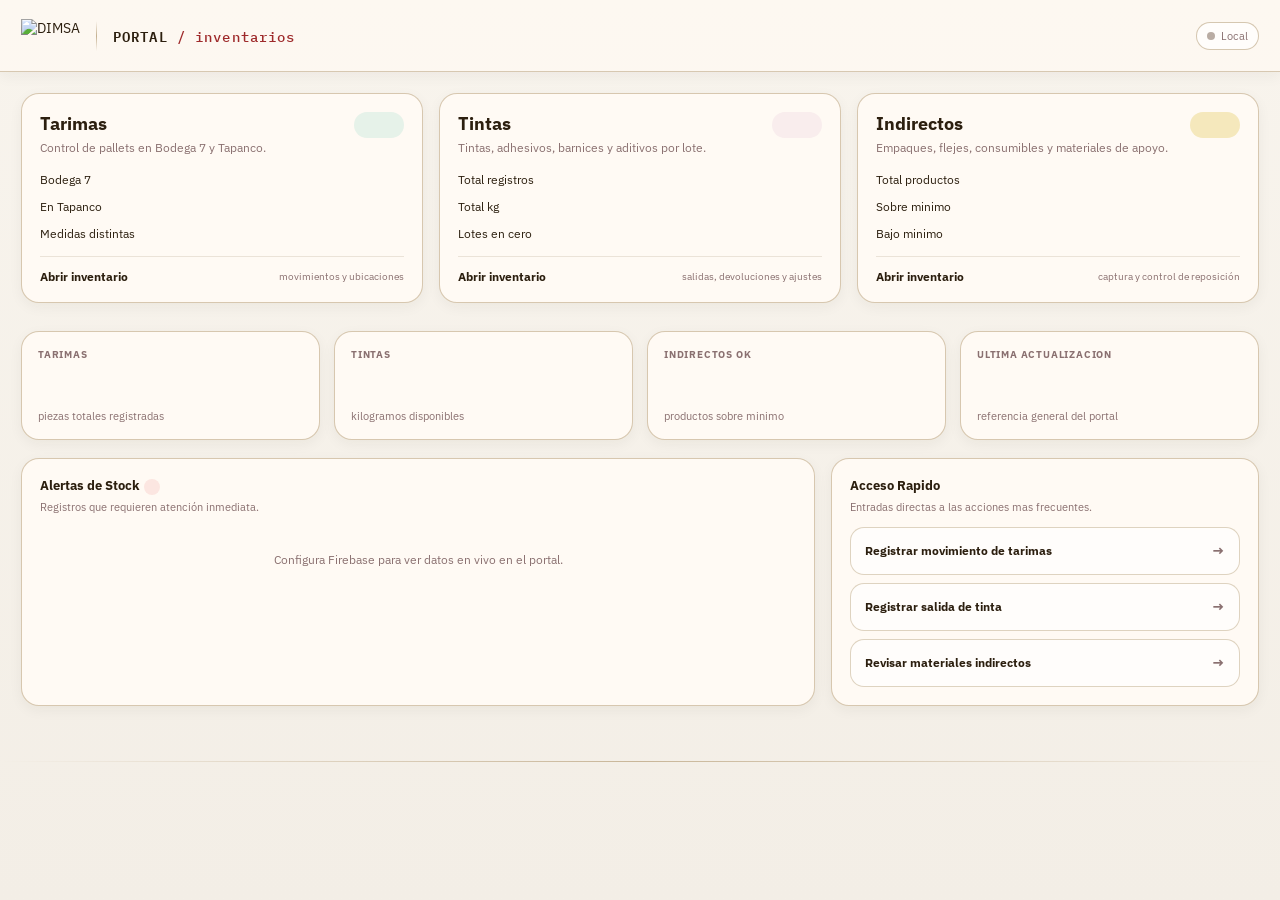
==== commit 56227471: "Add files via upload" ====
--- a/index.html
+++ b/index.html
@@ -136,7 +136,7 @@
 }
 .home-grid{
   display:grid;
-  grid-template-columns:1.1fr .9fr;
+  grid-template-columns:1.3fr 0.7fr;
   gap:16px;
 }
 .quick-list,
@@ -252,31 +252,67 @@
   </div>
   <div class="header-right">
     <div class="live-badge"><div class="live-dot" id="live-dot"></div><span id="live-txt">conectando...</span></div>
-    <span class="clock-txt" id="clock"></span>
   </div>
 </header>
 
 <main class="main">
-  <section class="hero-card">
-    <div class="card hero-panel">
-      <div class="hero-copy-wrap">
-        <div class="hero-kicker" id="greeting">Buenos dias</div>
-        <h1 class="hero-title">Control central de <span>inventarios</span></h1>
-        <p class="hero-copy" id="today-label">Vista general para entrar rápido a tarimas, tintas e indirectos y revisar alertas operativas sin abrir Excel ni esperar cortes manuales.</p>
-      </div>
-      <div class="hero-summary">
-        <div class="hero-mini">
-          <div class="stat-label">Sistema</div>
-          <div class="stat-value green" id="st-live">En linea</div>
-          <div class="stat-sub">estado de sincronización general</div>
+  <section class="module-grid">
+    <a class="card module-card" href="tarimas.html">
+      <div class="module-head">
+        <div>
+          <div class="module-title">Tarimas</div>
+          <div class="module-sub">Control de pallets en Bodega 7 y Tapanco.</div>
         </div>
-        <div class="hero-mini">
-          <div class="stat-label">Alertas activas</div>
-          <div class="stat-value red" id="st-alerts">--</div>
-          <div class="stat-sub">registros que requieren atención</div>
+        <span class="module-badge tarimas" id="ic-tar-alert"><span class="skeleton" style="width:30px">&nbsp;</span></span>
+      </div>
+      <div class="module-stats">
+        <div class="module-row"><span>Bodega 7</span><strong id="ic-b7"><span class="skeleton" style="width:20px">&nbsp;</span></strong></div>
+        <div class="module-row"><span>En Tapanco</span><strong id="ic-tp"><span class="skeleton" style="width:20px">&nbsp;</span></strong></div>
+        <div class="module-row"><span>Medidas distintas</span><strong id="ic-tipos"><span class="skeleton" style="width:20px">&nbsp;</span></strong></div>
+      </div>
+      <div class="module-footer">
+        <span class="module-link">Abrir inventario</span>
+        <span class="unit-inline">movimientos y ubicaciones</span>
+      </div>
+    </a>
+
+    <a class="card module-card" href="tintas.html">
+      <div class="module-head">
+        <div>
+          <div class="module-title">Tintas</div>
+          <div class="module-sub">Tintas, adhesivos, barnices y aditivos por lote.</div>
         </div>
-      </div>
-    </div>
+        <span class="module-badge tintas" id="ic-tint-alert"><span class="skeleton" style="width:30px">&nbsp;</span></span>
+      </div>
+      <div class="module-stats">
+        <div class="module-row"><span>Total registros</span><strong id="ic-tint-total"><span class="skeleton" style="width:20px">&nbsp;</span></strong></div>
+        <div class="module-row"><span>Total kg</span><strong id="ic-tint-kg"><span class="skeleton" style="width:20px">&nbsp;</span></strong></div>
+        <div class="module-row"><span>Lotes en cero</span><strong id="ic-tint-zero"><span class="skeleton" style="width:20px">&nbsp;</span></strong></div>
+      </div>
+      <div class="module-footer">
+        <span class="module-link">Abrir inventario</span>
+        <span class="unit-inline">salidas, devoluciones y ajustes</span>
+      </div>
+    </a>
+
+    <a class="card module-card" href="indirectos.html">
+      <div class="module-head">
+        <div>
+          <div class="module-title">Indirectos</div>
+          <div class="module-sub">Empaques, flejes, consumibles y materiales de apoyo.</div>
+        </div>
+        <span class="module-badge indirectos" id="ic-ind-alert"><span class="skeleton" style="width:30px">&nbsp;</span></span>
+      </div>
+      <div class="module-stats">
+        <div class="module-row"><span>Total productos</span><strong id="ic-ind-total"><span class="skeleton" style="width:20px">&nbsp;</span></strong></div>
+        <div class="module-row"><span>Sobre minimo</span><strong id="ic-ind-ok"><span class="skeleton" style="width:20px">&nbsp;</span></strong></div>
+        <div class="module-row"><span>Bajo minimo</span><strong id="ic-ind-low"><span class="skeleton" style="width:20px">&nbsp;</span></strong></div>
+      </div>
+      <div class="module-footer">
+        <span class="module-link">Abrir inventario</span>
+        <span class="unit-inline">captura y control de reposición</span>
+      </div>
+    </a>
   </section>
 
   <section class="stats">
@@ -298,83 +334,14 @@
     <div class="stat">
       <div class="stat-label">Ultima actualizacion</div>
       <div class="stat-value" id="st-updated"><span class="skeleton" style="width:40px">&nbsp;</span></div>
-      <div class="stat-sub">referencia general del portal</div>
+      <div class="stat-sub" id="st-updated-sub">referencia general del portal</div>
     </div>
   </section>
 
-  <section class="module-grid">
-    <a class="card module-card" href="tarimas.html">
-      <div class="module-head">
-        <div>
-          <div class="module-title">Tarimas</div>
-          <div class="module-sub">Control de pallets en Bodega 7 y Tapanco.</div>
-        </div>
-        <span class="module-badge tarimas" id="ic-tar-alert"><span class="skeleton" style="width:30px">&nbsp;</span></span>
-      </div>
-      <div class="module-stats">
-        <div class="module-row"><span>Bodega 7</span><strong id="ic-b7"><span class="skeleton" style="width:20px">&nbsp;</span></strong></div>
-        <div class="module-row"><span>En Tapanco</span><strong id="ic-tp"><span class="skeleton" style="width:20px">&nbsp;</span></strong></div>
-        <div class="module-row"><span>Medidas distintas</span><strong id="ic-tipos"><span class="skeleton" style="width:20px">&nbsp;</span></strong></div>
-      </div>
-      <div class="module-footer">
-        <span class="module-link">Abrir inventario</span>
-        <span class="unit-inline">movimientos y ubicaciones</span>
-      </div>
-    </a>
-
-    <a class="card module-card" href="tintas.html">
-      <div class="module-head">
-        <div>
-          <div class="module-title">Tintas</div>
-          <div class="module-sub">Tintas, adhesivos, barnices y aditivos por lote.</div>
-        </div>
-        <span class="module-badge tintas" id="ic-tint-alert"><span class="skeleton" style="width:30px">&nbsp;</span></span>
-      </div>
-      <div class="module-stats">
-        <div class="module-row"><span>Total registros</span><strong id="ic-tint-total"><span class="skeleton" style="width:20px">&nbsp;</span></strong></div>
-        <div class="module-row"><span>Total kg</span><strong id="ic-tint-kg"><span class="skeleton" style="width:20px">&nbsp;</span></strong></div>
-        <div class="module-row"><span>Lotes en cero</span><strong id="ic-tint-zero"><span class="skeleton" style="width:20px">&nbsp;</span></strong></div>
-      </div>
-      <div class="module-footer">
-        <span class="module-link">Abrir inventario</span>
-        <span class="unit-inline">salidas, devoluciones y ajustes</span>
-      </div>
-    </a>
-
-    <a class="card module-card" href="indirectos.html">
-      <div class="module-head">
-        <div>
-          <div class="module-title">Indirectos</div>
-          <div class="module-sub">Empaques, flejes, consumibles y materiales de apoyo.</div>
-        </div>
-        <span class="module-badge indirectos" id="ic-ind-alert"><span class="skeleton" style="width:30px">&nbsp;</span></span>
-      </div>
-      <div class="module-stats">
-        <div class="module-row"><span>Total productos</span><strong id="ic-ind-total"><span class="skeleton" style="width:20px">&nbsp;</span></strong></div>
-        <div class="module-row"><span>Sobre minimo</span><strong id="ic-ind-ok"><span class="skeleton" style="width:20px">&nbsp;</span></strong></div>
-        <div class="module-row"><span>Bajo minimo</span><strong id="ic-ind-low"><span class="skeleton" style="width:20px">&nbsp;</span></strong></div>
-      </div>
-      <div class="module-footer">
-        <span class="module-link">Abrir inventario</span>
-        <span class="unit-inline">captura y control de reposición</span>
-      </div>
-    </a>
-  </section>
-
   <section class="home-grid">
     <div class="card">
-      <div class="section-title">Acceso Rapido</div>
-      <div class="section-subtitle">Entradas directas a las acciones mas frecuentes.</div>
-      <div class="quick-list">
-        <a class="quick-link" href="tarimas.html"><strong>Registrar movimiento de tarimas</strong><span>&rarr;</span></a>
-        <a class="quick-link" href="tintas.html"><strong>Registrar salida de tinta</strong><span>&rarr;</span></a>
-        <a class="quick-link" href="indirectos.html"><strong>Revisar materiales indirectos</strong><span>&rarr;</span></a>
-      </div>
-    </div>
-
-    <div class="card">
-      <div class="section-title">Alertas de Stock</div>
-      <div class="section-subtitle">Resumen transversal de lo que merece atención inmediata.</div>
+      <div class="section-title">Alertas de Stock <span id="st-alerts" style="font-size:11px;font-weight:800;color:var(--danger);background:rgba(229,62,62,.1);padding:1px 8px;border-radius:999px;margin-left:4px;vertical-align:middle"></span></div>
+      <div class="section-subtitle">Registros que requieren atención inmediata.</div>
       <div class="alerts-list" id="alerts-panel">
         <div style="padding:4px">
           <div class="alert-item-home" style="border:none;background:transparent;padding:6px 0;opacity:0.7">
@@ -388,6 +355,16 @@
         </div>
       </div>
     </div>
+
+    <div class="card">
+      <div class="section-title">Acceso Rapido</div>
+      <div class="section-subtitle">Entradas directas a las acciones mas frecuentes.</div>
+      <div class="quick-list">
+        <a class="quick-link" href="tarimas.html"><strong>Registrar movimiento de tarimas</strong><span>&rarr;</span></a>
+        <a class="quick-link" href="tintas.html"><strong>Registrar salida de tinta</strong><span>&rarr;</span></a>
+        <a class="quick-link" href="indirectos.html"><strong>Revisar materiales indirectos</strong><span>&rarr;</span></a>
+      </div>
+    </div>
   </section>
 </main>
 
@@ -416,16 +393,6 @@
   });
 }
 
-function tick(){
-  const now=new Date();
-  const p=x=>String(x).padStart(2,'0');
-  document.getElementById('clock').textContent=`${p(now.getHours())}:${p(now.getMinutes())}:${p(now.getSeconds())}`;
-  const hours=now.getHours();
-  document.getElementById('greeting').textContent=hours<12?'Buenos dias':hours<19?'Buenas tardes':'Buenas noches';
-  const days=['domingo','lunes','martes','miercoles','jueves','viernes','sabado'];
-  const months=['ene','feb','mar','abr','may','jun','jul','ago','sep','oct','nov','dic'];
-  document.getElementById('today-label').textContent=`Planta DIMSA · ${days[now.getDay()]} ${now.getDate()} ${months[now.getMonth()]} · vista general operativa del sistema.`;
-}
 
 function fmtRelative(iso){
   if(!iso)return'--';
@@ -440,11 +407,15 @@
   return`Hace ${days} dias`;
 }
 
-function updateLastUpdated(candidate){
+function updateLastUpdated(candidate, byUser){
   const value=new Date(candidate||0).getTime();
   if(value && value>lastUpdatedAt){
     lastUpdatedAt=value;
     document.getElementById('st-updated').textContent=fmtRelative(candidate);
+    if(byUser){
+      const sub=document.getElementById('st-updated-sub');
+      if(sub) sub.textContent=`por ${byUser}`;
+    }
   }
 }
 
@@ -480,15 +451,12 @@
 function setLiveStatus(ok){
   const dot=document.getElementById('live-dot');
   const txt=document.getElementById('live-txt');
-  const label=document.getElementById('st-live');
   if(ok){
     dot.classList.remove('offline');
     txt.textContent='En vivo';
-    label.textContent='En linea';
   }else{
     dot.classList.add('offline');
     txt.textContent='Local';
-    label.textContent='Sin sync';
   }
 }
 
@@ -512,7 +480,7 @@
       document.getElementById('ic-tp').textContent=`${tp} pz`;
       document.getElementById('ic-tipos').textContent=String(types);
       document.getElementById('ic-tar-alert').textContent=zeros.length?`${zeros.length} sin stock`:'OK';
-      zeros.forEach(row=>updateLastUpdated(row.updatedAt||row.lastMovAt));
+      zeros.forEach(row=>updateLastUpdated(row.updatedAt||row.lastMovAt, row.updatedBy));
       allAlerts=allAlerts.filter(item=>item.link!=='tarimas.html').concat(
         zeros.map(row=>({
           nombre:row.medida||'Tarima sin medida',
@@ -534,7 +502,7 @@
       document.getElementById('ic-tint-kg').textContent=`${kg.toFixed(1)} kg`;
       document.getElementById('ic-tint-zero').textContent=String(zeros.length);
       document.getElementById('ic-tint-alert').textContent=zeros.length?`${zeros.length} en cero`:'OK';
-      inv.forEach(row=>updateLastUpdated(row.updatedAt||row.lastMovAt));
+      inv.forEach(row=>updateLastUpdated(row.updatedAt||row.lastMovAt, row.updatedBy));
       allAlerts=allAlerts.filter(item=>item.link!=='tintas.html').concat(
         zeros.map(row=>({
           nombre:row.desc||row.clave||'Tinta sin nombre',
@@ -556,7 +524,7 @@
       document.getElementById('ic-ind-ok').textContent=String(ok);
       document.getElementById('ic-ind-low').textContent=String(low.length);
       document.getElementById('ic-ind-alert').textContent=low.length?`${low.length} bajo minimo`:'OK';
-      inv.forEach(row=>updateLastUpdated(row.updatedAt||row.lastMovAt));
+      inv.forEach(row=>updateLastUpdated(row.updatedAt||row.lastMovAt, row.updatedBy));
       allAlerts=allAlerts.filter(item=>item.link!=='indirectos.html').concat(
         low.map(row=>({
           nombre:row.nombre||'Material sin nombre',
@@ -575,8 +543,6 @@
   }
 }
 
-setInterval(tick,1000);
-tick();
 loadData();
 </script>
 </body>
--- a/enterprise-2026.css
+++ b/enterprise-2026.css
@@ -148,11 +148,19 @@
   box-shadow:0 0 0 4px rgba(74,122,90,.15);
 }
 .live-dot.offline{background:#b9aca3;box-shadow:none}
-.clock-txt{
-  font-family:'IBM Plex Mono',monospace;
-  font-size:11px;
-  color:var(--muted);
-  padding:0 4px;
+.clock-txt{display:none}
+.stale-badge{
+  display:inline-flex;
+  align-items:center;
+  gap:3px;
+  padding:2px 8px;
+  border-radius:999px;
+  font-size:10px;
+  font-weight:700;
+  background:var(--warning-bg);
+  color:var(--warning-text);
+  border:1px solid var(--warning-border);
+  margin-top:3px;
 }
 .edit-chip{
   display:inline-flex;
@@ -169,9 +177,12 @@
 }
 .edit-chip:hover{transform:translateY(-1px)}
 .edit-chip.locked{
-  color:var(--warning-text);
-  background:var(--warning-bg);
-  border-color:var(--warning-border);
+  color:var(--muted);
+  background:transparent;
+  border-color:rgba(196,176,144,.5);
+  padding:6px 9px;
+  font-size:13px;
+  opacity:.7;
 }
 .edit-chip.unlocked{
   color:#fff;
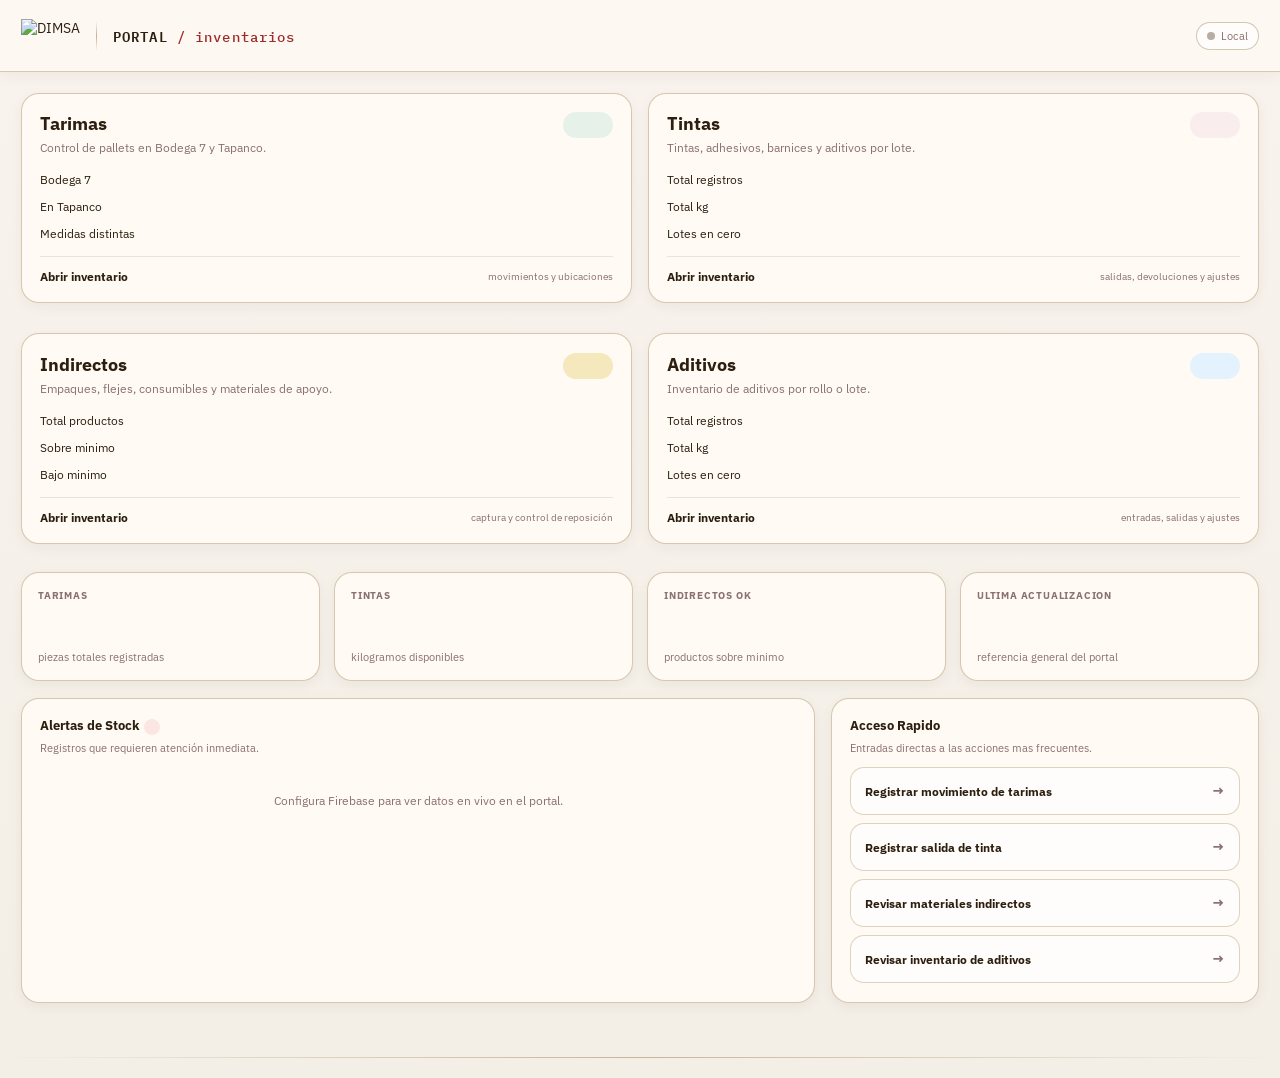
==== commit f948610b: "Add files via upload" ====
--- a/index.html
+++ b/index.html
@@ -61,7 +61,7 @@
 }
 .module-grid{
   display:grid;
-  grid-template-columns:repeat(3, minmax(0,1fr));
+  grid-template-columns:repeat(2, minmax(0,1fr));
   gap:16px;
   margin-bottom:1rem;
 }
@@ -106,6 +106,7 @@
 .module-badge.tarimas{background:#e6f2e9;color:var(--green)}
 .module-badge.tintas{background:var(--accent-light);color:var(--accent-hover)}
 .module-badge.indirectos{background:#f5e8bc;color:#82590b}
+.module-badge.aditivos{background:#e3f2fd;color:#1d4ed8}
 .module-stats{
   display:grid;
   gap:10px;
@@ -311,6 +312,25 @@
       <div class="module-footer">
         <span class="module-link">Abrir inventario</span>
         <span class="unit-inline">captura y control de reposición</span>
+      </div>
+    </a>
+
+    <a class="card module-card" href="aditivos.html">
+      <div class="module-head">
+        <div>
+          <div class="module-title">Aditivos</div>
+          <div class="module-sub">Inventario de aditivos por rollo o lote.</div>
+        </div>
+        <span class="module-badge aditivos" id="ic-adi-alert"><span class="skeleton" style="width:30px">&nbsp;</span></span>
+      </div>
+      <div class="module-stats">
+        <div class="module-row"><span>Total registros</span><strong id="ic-adi-total"><span class="skeleton" style="width:20px">&nbsp;</span></strong></div>
+        <div class="module-row"><span>Total kg</span><strong id="ic-adi-kg"><span class="skeleton" style="width:20px">&nbsp;</span></strong></div>
+        <div class="module-row"><span>Lotes en cero</span><strong id="ic-adi-zero"><span class="skeleton" style="width:20px">&nbsp;</span></strong></div>
+      </div>
+      <div class="module-footer">
+        <span class="module-link">Abrir inventario</span>
+        <span class="unit-inline">entradas, salidas y ajustes</span>
       </div>
     </a>
   </section>
@@ -363,6 +383,7 @@
         <a class="quick-link" href="tarimas.html"><strong>Registrar movimiento de tarimas</strong><span>&rarr;</span></a>
         <a class="quick-link" href="tintas.html"><strong>Registrar salida de tinta</strong><span>&rarr;</span></a>
         <a class="quick-link" href="indirectos.html"><strong>Revisar materiales indirectos</strong><span>&rarr;</span></a>
+        <a class="quick-link" href="aditivos.html"><strong>Revisar inventario de aditivos</strong><span>&rarr;</span></a>
       </div>
     </div>
   </section>
@@ -394,9 +415,17 @@
 }
 
 
-function fmtRelative(iso){
-  if(!iso)return'--';
-  const diff=Date.now()-new Date(iso).getTime();
+function toMs(val){
+  if(!val) return 0;
+  if(typeof val==='object' && typeof val.toDate==='function') return val.toDate().getTime();
+  return new Date(val).getTime();
+}
+
+function fmtRelative(val){
+  if(!val)return'--';
+  const ms=toMs(val);
+  if(!ms||isNaN(ms))return'--';
+  const diff=Date.now()-ms;
   const mins=Math.floor(diff/60000);
   if(mins<1)return'Ahora';
   if(mins<60)return`Hace ${mins} min`;
@@ -408,7 +437,7 @@
 }
 
 function updateLastUpdated(candidate, byUser){
-  const value=new Date(candidate||0).getTime();
+  const value=toMs(candidate);
   if(value && value>lastUpdatedAt){
     lastUpdatedAt=value;
     document.getElementById('st-updated').textContent=fmtRelative(candidate);
@@ -480,7 +509,7 @@
       document.getElementById('ic-tp').textContent=`${tp} pz`;
       document.getElementById('ic-tipos').textContent=String(types);
       document.getElementById('ic-tar-alert').textContent=zeros.length?`${zeros.length} sin stock`:'OK';
-      zeros.forEach(row=>updateLastUpdated(row.updatedAt||row.lastMovAt, row.updatedBy));
+      inv.forEach(row=>updateLastUpdated(row.updatedAt||row.lastMovAt, row.updatedBy));
       allAlerts=allAlerts.filter(item=>item.link!=='tarimas.html').concat(
         zeros.map(row=>({
           nombre:row.medida||'Tarima sin medida',
@@ -536,6 +565,33 @@
       );
       renderAlerts();
     });
+
+    db.collection('Aditivos').onSnapshot(snap=>{
+      const inv=snap.docs.map(d=>({id:d.id,...d.data()}));
+      const kg=inv.filter(row=>row.unidad!=='ml').reduce((sum,row)=>sum+(row.qty||0),0);
+      const zeros=inv.filter(row=>(row.qty||0)===0);
+      
+      const elTotal = document.getElementById('ic-adi-total');
+      const elKg = document.getElementById('ic-adi-kg');
+      const elZero = document.getElementById('ic-adi-zero');
+      const elAlert = document.getElementById('ic-adi-alert');
+
+      if(elTotal) elTotal.textContent=`${inv.length} lotes`;
+      if(elKg) elKg.textContent=`${kg.toFixed(1)} kg`;
+      if(elZero) elZero.textContent=String(zeros.length);
+      if(elAlert) elAlert.textContent=zeros.length?`${zeros.length} en cero`:'OK';
+      inv.forEach(row=>updateLastUpdated(row.updatedAt||row.lastMovAt, row.updatedBy));
+      allAlerts=allAlerts.filter(item=>item.link!=='aditivos.html').concat(
+        zeros.map(row=>({
+          nombre:row.desc||row.clave||'Aditivo sin nombre',
+          detalle:`Lote ${row.lote||'sin lote'} en cero`,
+          level:'amber',
+          link:'aditivos.html',
+          inventario:'Aditivos'
+        }))
+      );
+      renderAlerts();
+    });
   }catch(err){
     console.warn('Firebase no disponible:',err);
     setLiveStatus(false);
--- a/enterprise-2026.css
+++ b/enterprise-2026.css
@@ -82,7 +82,7 @@
   border-bottom:1px solid rgba(196,176,144,.65);
   box-shadow:0 4px 14px rgba(44,31,15,.05);
 }
-.header-left{display:flex;align-items:center;gap:16px;min-width:0}
+.header-left{display:flex;align-items:center;gap:16px;min-width:0;flex:1}
 .header-divider{
   width:1px;
   height:30px;
@@ -128,7 +128,7 @@
   color:#fff;
   box-shadow:0 10px 22px rgba(158,42,43,.24);
 }
-.header-right{display:flex;align-items:center;gap:12px;flex-wrap:wrap;justify-content:flex-end}
+.header-right{display:flex;align-items:center;gap:12px;flex-wrap:wrap;justify-content:flex-end;flex:1}
 .live-badge{
   display:flex;
   align-items:center;
